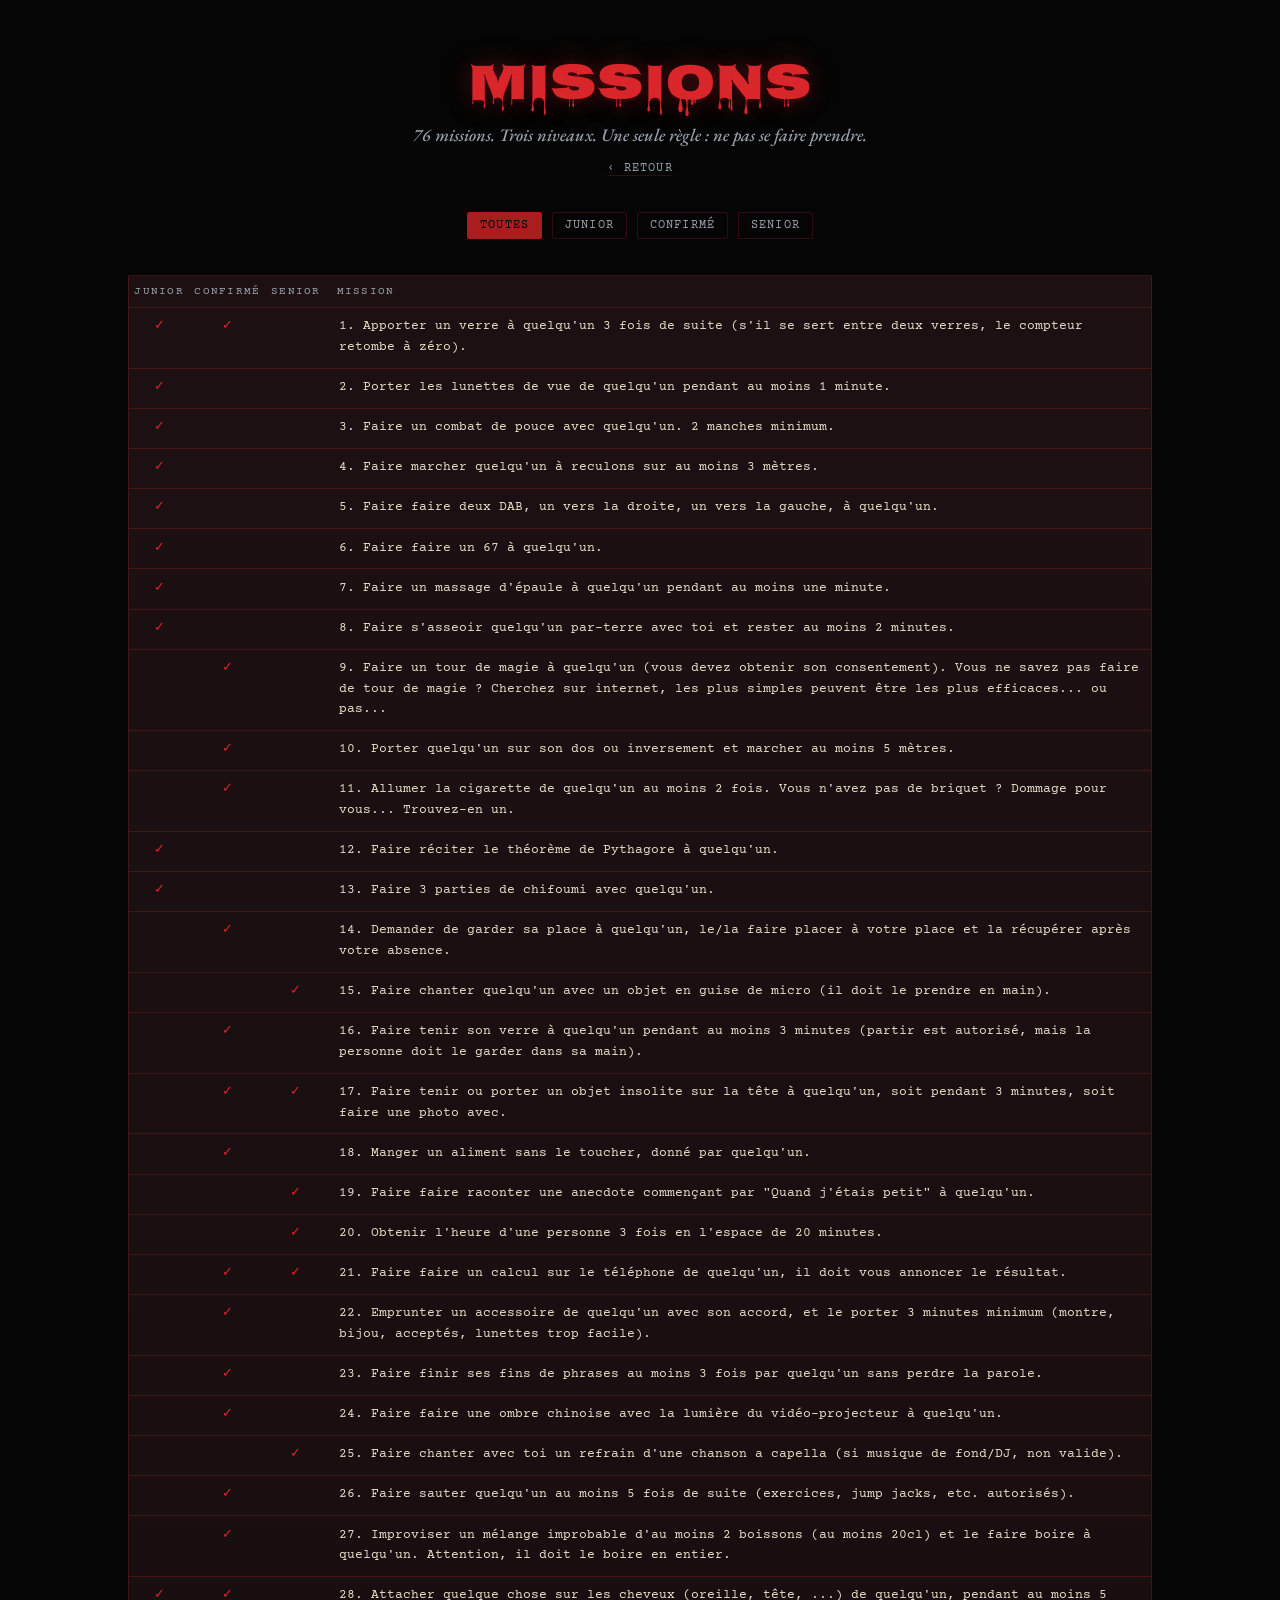
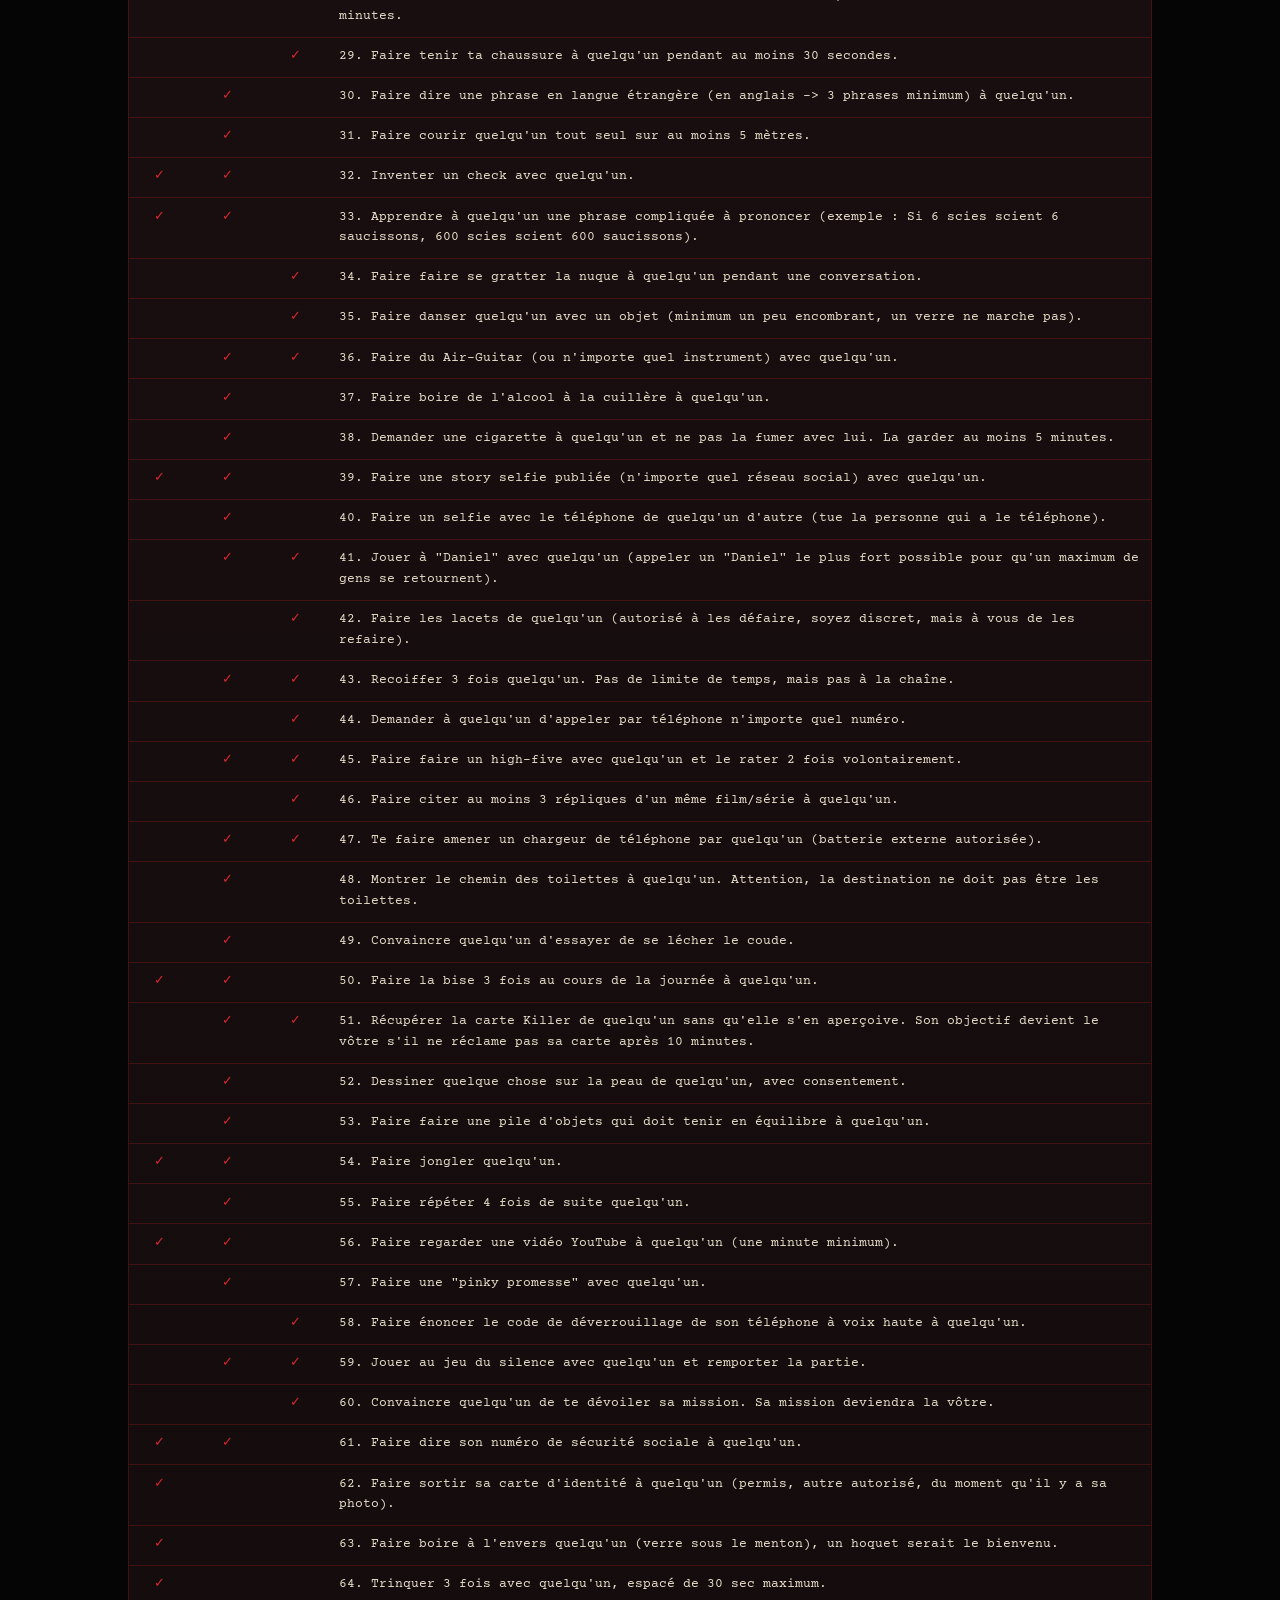
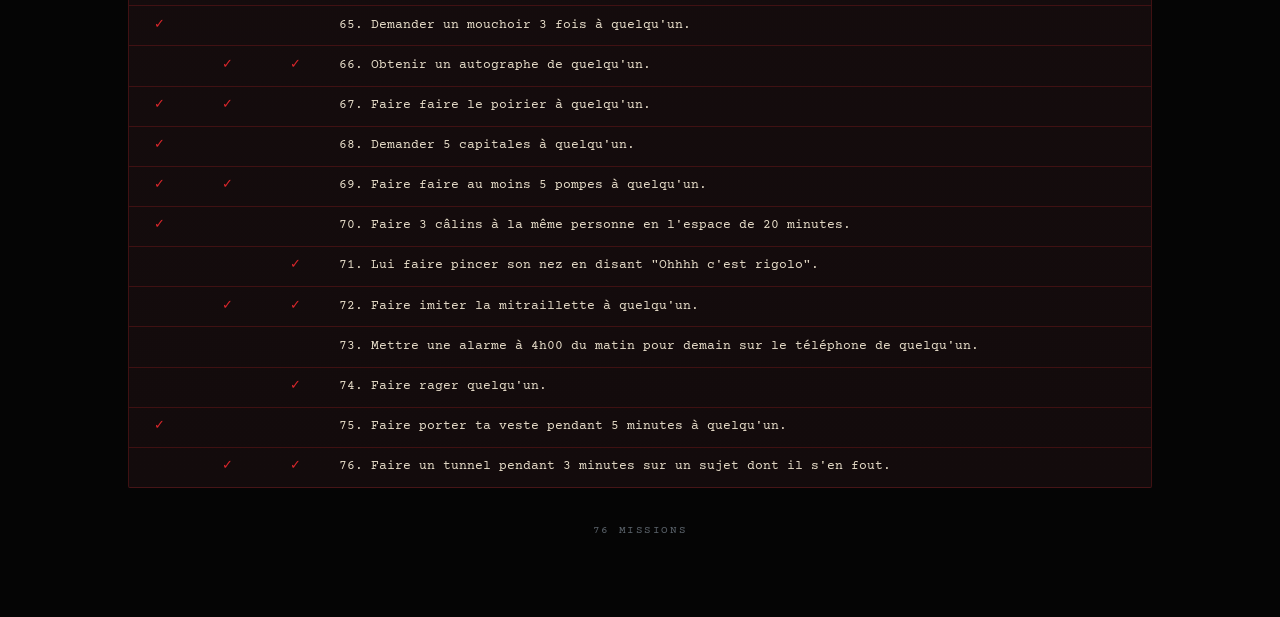
==== missions.html @ d02a2d91 "Hide empty name fields entirely while read-only" ====
<!doctype html>
<html lang="fr">
<head>
<meta charset="UTF-8">
<meta name="viewport" content="width=device-width, initial-scale=1">
<title>Missions — The Killer</title>
<meta name="robots" content="noindex, nofollow">
<meta name="theme-color" content="#050505">
<link rel="stylesheet" href="fonts.css">
</head>
<body>
<style>

:root{
  --void:#050505;
  --panel:#130b0c;
  --panel-2:#1c1012;
  --blood-deep:#5c0c10;
  --blood:#a91d1f;
  --blood-bright:#d8262b;
  --bone:#e7ddc9;
  --steel:#9aa3ad;
  --steel-dim:#5b636b;
  --hair:rgba(216,38,43,0.22);
}

*{box-sizing:border-box;}
html,body{margin:0;padding:0;}
body{
  background:var(--void);
  color:var(--bone);
  font-family:'EB Garamond',Georgia,serif;
  -webkit-font-smoothing:antialiased;
}

.stage{
  max-width:1120px;
  margin:0 auto;
  padding:clamp(1.5rem,5vw,4rem) clamp(1.25rem,5vw,3rem) clamp(3rem,8vw,5rem);
  display:flex;
  flex-direction:column;
  gap:clamp(1.5rem,4vw,2.25rem);
}

.hero{text-align:center;}
.title{
  margin:0;
  font-family:'Nosifer','EB Garamond',serif;
  font-weight:400;
  line-height:.92;
  font-size:clamp(1.8rem,6vw,3.2rem);
  color:var(--blood-bright);
  text-shadow:
    0 0 26px rgba(216,38,43,.35),
    0 3px 0 #1a0304,
    0 6px 18px rgba(0,0,0,.7);
}
.hero__lead{
  margin:.7em 0 0;
  font-style:italic;
  font-size:clamp(.95rem,2.4vw,1.1rem);
  color:var(--steel);
}
.back{
  display:inline-block;
  margin-top:1.3em;
  font-family:'Courier Prime',ui-monospace,monospace;
  font-size:.75rem;
  letter-spacing:.1em;
  text-transform:uppercase;
  color:var(--steel);
  text-decoration:none;
  border-bottom:1px solid var(--hair);
}
.back:hover,.back:focus-visible{color:var(--blood-bright);border-color:var(--blood);}

.filters{
  display:flex;
  flex-wrap:wrap;
  gap:.6em;
  justify-content:center;
}
.filters__btn{
  background:none;
  border:1px solid var(--hair);
  border-radius:2px;
  color:var(--steel);
  font-family:'Courier Prime',ui-monospace,monospace;
  font-size:.75rem;
  letter-spacing:.1em;
  text-transform:uppercase;
  padding:.5em 1em;
  cursor:pointer;
}
.filters__btn:hover{border-color:var(--blood);}
.filters__btn.is-active{
  color:var(--void);
  background:var(--blood);
  border-color:var(--blood);
}

.table-wrap{
  overflow-x:auto;
  border:1px solid var(--hair);
  border-radius:2px;
  background:linear-gradient(180deg,var(--panel-2),var(--panel));
}
table{
  width:100%;
  border-collapse:collapse;
  font-family:'Courier Prime',ui-monospace,monospace;
  font-size:.83rem;
}
thead th{
  position:sticky;
  top:0;
  background:var(--panel-2);
  color:var(--steel);
  text-transform:uppercase;
  letter-spacing:.12em;
  font-size:.66rem;
  font-weight:400;
  text-align:center;
  padding:.9em .5em;
  border-bottom:1px solid var(--hair);
  white-space:nowrap;
}
thead th:last-child{text-align:left;padding-left:1em;}
tbody td{
  padding:.7em .5em;
  border-bottom:1px solid var(--hair);
  text-align:center;
  color:var(--bone);
  vertical-align:top;
}
tbody td:last-child{
  text-align:left;
  padding-left:1em;
  line-height:1.55;
}
tbody tr:last-child td{border-bottom:none;}
tbody tr:hover{background:rgba(216,38,43,.07);}
.lvl{color:var(--blood-bright);}
.mission__text{display:block;}
.mission__name{
  display:block;
  margin-top:.4em;
  width:100%;
  max-width:220px;
  background:transparent;
  border:none;
  border-bottom:1px solid var(--hair);
  color:var(--blood-bright);
  font-family:'Courier Prime',ui-monospace,monospace;
  font-size:.78rem;
  padding:.2em 0;
}
.mission__name::placeholder{color:var(--steel-dim);}
.mission__name:focus{outline:none;border-bottom-color:var(--blood);}
.mission__name[readonly]{
  color:var(--steel);
  border-bottom-color:transparent;
  cursor:default;
}
.mission__name[readonly]:placeholder-shown{
  display:none;
}

/* ---------- access ---------- */
.access{
  text-align:center;
}
.access__form{
  display:inline-flex;
  align-items:center;
  gap:.5em;
}
.access__input{
  background:var(--panel);
  border:1px solid var(--hair);
  border-radius:2px;
  color:var(--bone);
  font-family:'Courier Prime',ui-monospace,monospace;
  font-size:.78rem;
  letter-spacing:.16em;
  text-transform:uppercase;
  text-align:center;
  width:12em;
  padding:.55em .6em;
}
.access__input::placeholder{
  color:var(--steel-dim);
  letter-spacing:.1em;
  text-transform:none;
}
.access__input:focus{
  outline:none;
  border-color:var(--blood);
}
.access__submit{
  background:none;
  border:1px solid var(--hair);
  border-radius:2px;
  color:var(--steel);
  font-family:'Courier Prime',ui-monospace,monospace;
  font-size:.7rem;
  letter-spacing:.12em;
  text-transform:uppercase;
  padding:.56em .8em;
  cursor:pointer;
}
.access__submit:hover,
.access__submit:focus-visible{
  color:var(--blood-bright);
  border-color:var(--blood);
}
.access.is-wrong .access__input{
  border-color:var(--blood-bright);
  animation:shake .3s;
}
@keyframes shake{
  25%{transform:translateX(-4px);}
  75%{transform:translateX(4px);}
}
@media (prefers-reduced-motion:reduce){
  .access.is-wrong .access__input{animation:none;}
}

@media (max-width:640px){
  #missionsTable thead{display:none;}
  #missionsTable, #missionsTable tbody, #missionsTable tr, #missionsTable td{display:block;width:auto;}
  #missionsTable tbody tr{
    display:flex;
    flex-wrap:wrap;
    align-items:center;
    gap:.4em .5em;
    padding:.85em 1em;
    border-bottom:1px solid var(--hair);
  }
  #missionsTable tbody tr:last-child{border-bottom:none;}
  #missionsTable td{padding:0;border:none;text-align:left;vertical-align:middle;}
  #missionsTable td:empty{display:none;}
  #missionsTable td.lvl{
    order:1;
    font-size:0;
    line-height:0;
    border:1px solid var(--hair);
    border-radius:2px;
    padding:.3em .55em;
    background:rgba(216,38,43,.08);
  }
  #missionsTable td.lvl::before{
    font-size:.62rem;
    line-height:1;
    letter-spacing:.08em;
    text-transform:uppercase;
  }
  #missionsTable td:nth-child(1).lvl::before{content:"Junior";}
  #missionsTable td:nth-child(2).lvl::before{content:"Confirmé";}
  #missionsTable td:nth-child(3).lvl::before{content:"Senior";}
  #missionsTable td:last-child{
    order:2;
    width:100%;
    padding-top:.35em;
    font-size:.85rem;
    line-height:1.5;
  }
  .mission__name{max-width:100%;}
}

.count{
  margin:0;
  text-align:center;
  font-family:'Courier Prime',ui-monospace,monospace;
  font-size:.7rem;
  letter-spacing:.14em;
  text-transform:uppercase;
  color:var(--steel-dim);
}

</style>

<div class="stage">
  <header class="hero">
    <h1 class="title" id="titleTrigger">Missions</h1>
    <p class="hero__lead">76 missions. Trois niveaux. Une seule règle : ne pas se faire prendre.</p>
    <a class="back" href="index.html">‹ Retour</a>
  </header>

  <section class="access" id="access" hidden>
    <form class="access__form" id="accessForm" autocomplete="off">
      <input class="access__input" id="accessInput" type="text" placeholder="Code d'édition" maxlength="12" aria-label="Code d'édition des noms">
      <button class="access__submit" type="submit">Valider</button>
    </form>
  </section>

  <nav class="filters" aria-label="Filtrer par niveau">
    <button class="filters__btn is-active" data-filter="all" type="button">Toutes</button>
    <button class="filters__btn" data-filter="junior" type="button">Junior</button>
    <button class="filters__btn" data-filter="confirme" type="button">Confirmé</button>
    <button class="filters__btn" data-filter="senior" type="button">Senior</button>
  </nav>

  <div class="table-wrap">
    <table id="missionsTable">
      <thead>
        <tr>
          <th scope="col">Junior</th>
          <th scope="col">Confirmé</th>
          <th scope="col">Senior</th>
          <th scope="col">Mission</th>
        </tr>
      </thead>
      <tbody>
        <tr data-junior="1" data-confirme="1" data-id="1"><td class="lvl">✓</td><td class="lvl">✓</td><td></td><td><span class="mission__text">1. Apporter un verre à quelqu'un 3 fois de suite (s'il se sert entre deux verres, le compteur retombe à zéro).</span><input class="mission__name" type="text" readonly data-id="1" maxlength="40" placeholder="Nom" aria-label="Nom assigné à la mission 1"></td></tr>
        <tr data-junior="1" data-id="2"><td class="lvl">✓</td><td></td><td></td><td><span class="mission__text">2. Porter les lunettes de vue de quelqu'un pendant au moins 1 minute.</span><input class="mission__name" type="text" readonly data-id="2" maxlength="40" placeholder="Nom" aria-label="Nom assigné à la mission 2"></td></tr>
        <tr data-junior="1" data-id="3"><td class="lvl">✓</td><td></td><td></td><td><span class="mission__text">3. Faire un combat de pouce avec quelqu'un. 2 manches minimum.</span><input class="mission__name" type="text" readonly data-id="3" maxlength="40" placeholder="Nom" aria-label="Nom assigné à la mission 3"></td></tr>
        <tr data-junior="1" data-id="4"><td class="lvl">✓</td><td></td><td></td><td><span class="mission__text">4. Faire marcher quelqu'un à reculons sur au moins 3 mètres.</span><input class="mission__name" type="text" readonly data-id="4" maxlength="40" placeholder="Nom" aria-label="Nom assigné à la mission 4"></td></tr>
        <tr data-junior="1" data-id="5"><td class="lvl">✓</td><td></td><td></td><td><span class="mission__text">5. Faire faire deux DAB, un vers la droite, un vers la gauche, à quelqu'un.</span><input class="mission__name" type="text" readonly data-id="5" maxlength="40" placeholder="Nom" aria-label="Nom assigné à la mission 5"></td></tr>
        <tr data-junior="1" data-id="6"><td class="lvl">✓</td><td></td><td></td><td><span class="mission__text">6. Faire faire un 67 à quelqu'un.</span><input class="mission__name" type="text" readonly data-id="6" maxlength="40" placeholder="Nom" aria-label="Nom assigné à la mission 6"></td></tr>
        <tr data-junior="1" data-id="7"><td class="lvl">✓</td><td></td><td></td><td><span class="mission__text">7. Faire un massage d'épaule à quelqu'un pendant au moins une minute.</span><input class="mission__name" type="text" readonly data-id="7" maxlength="40" placeholder="Nom" aria-label="Nom assigné à la mission 7"></td></tr>
        <tr data-junior="1" data-id="8"><td class="lvl">✓</td><td></td><td></td><td><span class="mission__text">8. Faire s'asseoir quelqu'un par-terre avec toi et rester au moins 2 minutes.</span><input class="mission__name" type="text" readonly data-id="8" maxlength="40" placeholder="Nom" aria-label="Nom assigné à la mission 8"></td></tr>
        <tr data-confirme="1" data-id="9"><td></td><td class="lvl">✓</td><td></td><td><span class="mission__text">9. Faire un tour de magie à quelqu'un (vous devez obtenir son consentement). Vous ne savez pas faire de tour de magie ? Cherchez sur internet, les plus simples peuvent être les plus efficaces... ou pas...</span><input class="mission__name" type="text" readonly data-id="9" maxlength="40" placeholder="Nom" aria-label="Nom assigné à la mission 9"></td></tr>
        <tr data-confirme="1" data-id="10"><td></td><td class="lvl">✓</td><td></td><td><span class="mission__text">10. Porter quelqu'un sur son dos ou inversement et marcher au moins 5 mètres.</span><input class="mission__name" type="text" readonly data-id="10" maxlength="40" placeholder="Nom" aria-label="Nom assigné à la mission 10"></td></tr>
        <tr data-confirme="1" data-id="11"><td></td><td class="lvl">✓</td><td></td><td><span class="mission__text">11. Allumer la cigarette de quelqu'un au moins 2 fois. Vous n'avez pas de briquet ? Dommage pour vous... Trouvez-en un.</span><input class="mission__name" type="text" readonly data-id="11" maxlength="40" placeholder="Nom" aria-label="Nom assigné à la mission 11"></td></tr>
        <tr data-junior="1" data-id="12"><td class="lvl">✓</td><td></td><td></td><td><span class="mission__text">12. Faire réciter le théorème de Pythagore à quelqu'un.</span><input class="mission__name" type="text" readonly data-id="12" maxlength="40" placeholder="Nom" aria-label="Nom assigné à la mission 12"></td></tr>
        <tr data-junior="1" data-id="13"><td class="lvl">✓</td><td></td><td></td><td><span class="mission__text">13. Faire 3 parties de chifoumi avec quelqu'un.</span><input class="mission__name" type="text" readonly data-id="13" maxlength="40" placeholder="Nom" aria-label="Nom assigné à la mission 13"></td></tr>
        <tr data-confirme="1" data-id="14"><td></td><td class="lvl">✓</td><td></td><td><span class="mission__text">14. Demander de garder sa place à quelqu'un, le/la faire placer à votre place et la récupérer après votre absence.</span><input class="mission__name" type="text" readonly data-id="14" maxlength="40" placeholder="Nom" aria-label="Nom assigné à la mission 14"></td></tr>
        <tr data-senior="1" data-id="15"><td></td><td></td><td class="lvl">✓</td><td><span class="mission__text">15. Faire chanter quelqu'un avec un objet en guise de micro (il doit le prendre en main).</span><input class="mission__name" type="text" readonly data-id="15" maxlength="40" placeholder="Nom" aria-label="Nom assigné à la mission 15"></td></tr>
        <tr data-confirme="1" data-id="16"><td></td><td class="lvl">✓</td><td></td><td><span class="mission__text">16. Faire tenir son verre à quelqu'un pendant au moins 3 minutes (partir est autorisé, mais la personne doit le garder dans sa main).</span><input class="mission__name" type="text" readonly data-id="16" maxlength="40" placeholder="Nom" aria-label="Nom assigné à la mission 16"></td></tr>
        <tr data-confirme="1" data-senior="1" data-id="17"><td></td><td class="lvl">✓</td><td class="lvl">✓</td><td><span class="mission__text">17. Faire tenir ou porter un objet insolite sur la tête à quelqu'un, soit pendant 3 minutes, soit faire une photo avec.</span><input class="mission__name" type="text" readonly data-id="17" maxlength="40" placeholder="Nom" aria-label="Nom assigné à la mission 17"></td></tr>
        <tr data-confirme="1" data-id="18"><td></td><td class="lvl">✓</td><td></td><td><span class="mission__text">18. Manger un aliment sans le toucher, donné par quelqu'un.</span><input class="mission__name" type="text" readonly data-id="18" maxlength="40" placeholder="Nom" aria-label="Nom assigné à la mission 18"></td></tr>
        <tr data-senior="1" data-id="19"><td></td><td></td><td class="lvl">✓</td><td><span class="mission__text">19. Faire faire raconter une anecdote commençant par "Quand j'étais petit" à quelqu'un.</span><input class="mission__name" type="text" readonly data-id="19" maxlength="40" placeholder="Nom" aria-label="Nom assigné à la mission 19"></td></tr>
        <tr data-senior="1" data-id="20"><td></td><td></td><td class="lvl">✓</td><td><span class="mission__text">20. Obtenir l'heure d'une personne 3 fois en l'espace de 20 minutes.</span><input class="mission__name" type="text" readonly data-id="20" maxlength="40" placeholder="Nom" aria-label="Nom assigné à la mission 20"></td></tr>
        <tr data-confirme="1" data-senior="1" data-id="21"><td></td><td class="lvl">✓</td><td class="lvl">✓</td><td><span class="mission__text">21. Faire faire un calcul sur le téléphone de quelqu'un, il doit vous annoncer le résultat.</span><input class="mission__name" type="text" readonly data-id="21" maxlength="40" placeholder="Nom" aria-label="Nom assigné à la mission 21"></td></tr>
        <tr data-confirme="1" data-id="22"><td></td><td class="lvl">✓</td><td></td><td><span class="mission__text">22. Emprunter un accessoire de quelqu'un avec son accord, et le porter 3 minutes minimum (montre, bijou, acceptés, lunettes trop facile).</span><input class="mission__name" type="text" readonly data-id="22" maxlength="40" placeholder="Nom" aria-label="Nom assigné à la mission 22"></td></tr>
        <tr data-confirme="1" data-id="23"><td></td><td class="lvl">✓</td><td></td><td><span class="mission__text">23. Faire finir ses fins de phrases au moins 3 fois par quelqu'un sans perdre la parole.</span><input class="mission__name" type="text" readonly data-id="23" maxlength="40" placeholder="Nom" aria-label="Nom assigné à la mission 23"></td></tr>
        <tr data-confirme="1" data-id="24"><td></td><td class="lvl">✓</td><td></td><td><span class="mission__text">24. Faire faire une ombre chinoise avec la lumière du vidéo-projecteur à quelqu'un.</span><input class="mission__name" type="text" readonly data-id="24" maxlength="40" placeholder="Nom" aria-label="Nom assigné à la mission 24"></td></tr>
        <tr data-senior="1" data-id="25"><td></td><td></td><td class="lvl">✓</td><td><span class="mission__text">25. Faire chanter avec toi un refrain d'une chanson a capella (si musique de fond/DJ, non valide).</span><input class="mission__name" type="text" readonly data-id="25" maxlength="40" placeholder="Nom" aria-label="Nom assigné à la mission 25"></td></tr>
        <tr data-confirme="1" data-id="26"><td></td><td class="lvl">✓</td><td></td><td><span class="mission__text">26. Faire sauter quelqu'un au moins 5 fois de suite (exercices, jump jacks, etc. autorisés).</span><input class="mission__name" type="text" readonly data-id="26" maxlength="40" placeholder="Nom" aria-label="Nom assigné à la mission 26"></td></tr>
        <tr data-confirme="1" data-id="27"><td></td><td class="lvl">✓</td><td></td><td><span class="mission__text">27. Improviser un mélange improbable d'au moins 2 boissons (au moins 20cl) et le faire boire à quelqu'un. Attention, il doit le boire en entier.</span><input class="mission__name" type="text" readonly data-id="27" maxlength="40" placeholder="Nom" aria-label="Nom assigné à la mission 27"></td></tr>
        <tr data-junior="1" data-confirme="1" data-id="28"><td class="lvl">✓</td><td class="lvl">✓</td><td></td><td><span class="mission__text">28. Attacher quelque chose sur les cheveux (oreille, tête, ...) de quelqu'un, pendant au moins 5 minutes.</span><input class="mission__name" type="text" readonly data-id="28" maxlength="40" placeholder="Nom" aria-label="Nom assigné à la mission 28"></td></tr>
        <tr data-senior="1" data-id="29"><td></td><td></td><td class="lvl">✓</td><td><span class="mission__text">29. Faire tenir ta chaussure à quelqu'un pendant au moins 30 secondes.</span><input class="mission__name" type="text" readonly data-id="29" maxlength="40" placeholder="Nom" aria-label="Nom assigné à la mission 29"></td></tr>
        <tr data-confirme="1" data-id="30"><td></td><td class="lvl">✓</td><td></td><td><span class="mission__text">30. Faire dire une phrase en langue étrangère (en anglais -&gt; 3 phrases minimum) à quelqu'un.</span><input class="mission__name" type="text" readonly data-id="30" maxlength="40" placeholder="Nom" aria-label="Nom assigné à la mission 30"></td></tr>
        <tr data-confirme="1" data-id="31"><td></td><td class="lvl">✓</td><td></td><td><span class="mission__text">31. Faire courir quelqu'un tout seul sur au moins 5 mètres.</span><input class="mission__name" type="text" readonly data-id="31" maxlength="40" placeholder="Nom" aria-label="Nom assigné à la mission 31"></td></tr>
        <tr data-junior="1" data-confirme="1" data-id="32"><td class="lvl">✓</td><td class="lvl">✓</td><td></td><td><span class="mission__text">32. Inventer un check avec quelqu'un.</span><input class="mission__name" type="text" readonly data-id="32" maxlength="40" placeholder="Nom" aria-label="Nom assigné à la mission 32"></td></tr>
        <tr data-junior="1" data-confirme="1" data-id="33"><td class="lvl">✓</td><td class="lvl">✓</td><td></td><td><span class="mission__text">33. Apprendre à quelqu'un une phrase compliquée à prononcer (exemple : Si 6 scies scient 6 saucissons, 600 scies scient 600 saucissons).</span><input class="mission__name" type="text" readonly data-id="33" maxlength="40" placeholder="Nom" aria-label="Nom assigné à la mission 33"></td></tr>
        <tr data-senior="1" data-id="34"><td></td><td></td><td class="lvl">✓</td><td><span class="mission__text">34. Faire faire se gratter la nuque à quelqu'un pendant une conversation.</span><input class="mission__name" type="text" readonly data-id="34" maxlength="40" placeholder="Nom" aria-label="Nom assigné à la mission 34"></td></tr>
        <tr data-senior="1" data-id="35"><td></td><td></td><td class="lvl">✓</td><td><span class="mission__text">35. Faire danser quelqu'un avec un objet (minimum un peu encombrant, un verre ne marche pas).</span><input class="mission__name" type="text" readonly data-id="35" maxlength="40" placeholder="Nom" aria-label="Nom assigné à la mission 35"></td></tr>
        <tr data-confirme="1" data-senior="1" data-id="36"><td></td><td class="lvl">✓</td><td class="lvl">✓</td><td><span class="mission__text">36. Faire du Air-Guitar (ou n'importe quel instrument) avec quelqu'un.</span><input class="mission__name" type="text" readonly data-id="36" maxlength="40" placeholder="Nom" aria-label="Nom assigné à la mission 36"></td></tr>
        <tr data-confirme="1" data-id="37"><td></td><td class="lvl">✓</td><td></td><td><span class="mission__text">37. Faire boire de l'alcool à la cuillère à quelqu'un.</span><input class="mission__name" type="text" readonly data-id="37" maxlength="40" placeholder="Nom" aria-label="Nom assigné à la mission 37"></td></tr>
        <tr data-confirme="1" data-id="38"><td></td><td class="lvl">✓</td><td></td><td><span class="mission__text">38. Demander une cigarette à quelqu'un et ne pas la fumer avec lui. La garder au moins 5 minutes.</span><input class="mission__name" type="text" readonly data-id="38" maxlength="40" placeholder="Nom" aria-label="Nom assigné à la mission 38"></td></tr>
        <tr data-junior="1" data-confirme="1" data-id="39"><td class="lvl">✓</td><td class="lvl">✓</td><td></td><td><span class="mission__text">39. Faire une story selfie publiée (n'importe quel réseau social) avec quelqu'un.</span><input class="mission__name" type="text" readonly data-id="39" maxlength="40" placeholder="Nom" aria-label="Nom assigné à la mission 39"></td></tr>
        <tr data-confirme="1" data-id="40"><td></td><td class="lvl">✓</td><td></td><td><span class="mission__text">40. Faire un selfie avec le téléphone de quelqu'un d'autre (tue la personne qui a le téléphone).</span><input class="mission__name" type="text" readonly data-id="40" maxlength="40" placeholder="Nom" aria-label="Nom assigné à la mission 40"></td></tr>
        <tr data-confirme="1" data-senior="1" data-id="41"><td></td><td class="lvl">✓</td><td class="lvl">✓</td><td><span class="mission__text">41. Jouer à "Daniel" avec quelqu'un (appeler un "Daniel" le plus fort possible pour qu'un maximum de gens se retournent).</span><input class="mission__name" type="text" readonly data-id="41" maxlength="40" placeholder="Nom" aria-label="Nom assigné à la mission 41"></td></tr>
        <tr data-senior="1" data-id="42"><td></td><td></td><td class="lvl">✓</td><td><span class="mission__text">42. Faire les lacets de quelqu'un (autorisé à les défaire, soyez discret, mais à vous de les refaire).</span><input class="mission__name" type="text" readonly data-id="42" maxlength="40" placeholder="Nom" aria-label="Nom assigné à la mission 42"></td></tr>
        <tr data-confirme="1" data-senior="1" data-id="43"><td></td><td class="lvl">✓</td><td class="lvl">✓</td><td><span class="mission__text">43. Recoiffer 3 fois quelqu'un. Pas de limite de temps, mais pas à la chaîne.</span><input class="mission__name" type="text" readonly data-id="43" maxlength="40" placeholder="Nom" aria-label="Nom assigné à la mission 43"></td></tr>
        <tr data-senior="1" data-id="44"><td></td><td></td><td class="lvl">✓</td><td><span class="mission__text">44. Demander à quelqu'un d'appeler par téléphone n'importe quel numéro.</span><input class="mission__name" type="text" readonly data-id="44" maxlength="40" placeholder="Nom" aria-label="Nom assigné à la mission 44"></td></tr>
        <tr data-confirme="1" data-senior="1" data-id="45"><td></td><td class="lvl">✓</td><td class="lvl">✓</td><td><span class="mission__text">45. Faire faire un high-five avec quelqu'un et le rater 2 fois volontairement.</span><input class="mission__name" type="text" readonly data-id="45" maxlength="40" placeholder="Nom" aria-label="Nom assigné à la mission 45"></td></tr>
        <tr data-senior="1" data-id="46"><td></td><td></td><td class="lvl">✓</td><td><span class="mission__text">46. Faire citer au moins 3 répliques d'un même film/série à quelqu'un.</span><input class="mission__name" type="text" readonly data-id="46" maxlength="40" placeholder="Nom" aria-label="Nom assigné à la mission 46"></td></tr>
        <tr data-confirme="1" data-senior="1" data-id="47"><td></td><td class="lvl">✓</td><td class="lvl">✓</td><td><span class="mission__text">47. Te faire amener un chargeur de téléphone par quelqu'un (batterie externe autorisée).</span><input class="mission__name" type="text" readonly data-id="47" maxlength="40" placeholder="Nom" aria-label="Nom assigné à la mission 47"></td></tr>
        <tr data-confirme="1" data-id="48"><td></td><td class="lvl">✓</td><td></td><td><span class="mission__text">48. Montrer le chemin des toilettes à quelqu'un. Attention, la destination ne doit pas être les toilettes.</span><input class="mission__name" type="text" readonly data-id="48" maxlength="40" placeholder="Nom" aria-label="Nom assigné à la mission 48"></td></tr>
        <tr data-confirme="1" data-id="49"><td></td><td class="lvl">✓</td><td></td><td><span class="mission__text">49. Convaincre quelqu'un d'essayer de se lécher le coude.</span><input class="mission__name" type="text" readonly data-id="49" maxlength="40" placeholder="Nom" aria-label="Nom assigné à la mission 49"></td></tr>
        <tr data-junior="1" data-confirme="1" data-id="50"><td class="lvl">✓</td><td class="lvl">✓</td><td></td><td><span class="mission__text">50. Faire la bise 3 fois au cours de la journée à quelqu'un.</span><input class="mission__name" type="text" readonly data-id="50" maxlength="40" placeholder="Nom" aria-label="Nom assigné à la mission 50"></td></tr>
        <tr data-confirme="1" data-senior="1" data-id="51"><td></td><td class="lvl">✓</td><td class="lvl">✓</td><td><span class="mission__text">51. Récupérer la carte Killer de quelqu'un sans qu'elle s'en aperçoive. Son objectif devient le vôtre s'il ne réclame pas sa carte après 10 minutes.</span><input class="mission__name" type="text" readonly data-id="51" maxlength="40" placeholder="Nom" aria-label="Nom assigné à la mission 51"></td></tr>
        <tr data-confirme="1" data-id="52"><td></td><td class="lvl">✓</td><td></td><td><span class="mission__text">52. Dessiner quelque chose sur la peau de quelqu'un, avec consentement.</span><input class="mission__name" type="text" readonly data-id="52" maxlength="40" placeholder="Nom" aria-label="Nom assigné à la mission 52"></td></tr>
        <tr data-confirme="1" data-id="53"><td></td><td class="lvl">✓</td><td></td><td><span class="mission__text">53. Faire faire une pile d'objets qui doit tenir en équilibre à quelqu'un.</span><input class="mission__name" type="text" readonly data-id="53" maxlength="40" placeholder="Nom" aria-label="Nom assigné à la mission 53"></td></tr>
        <tr data-junior="1" data-confirme="1" data-id="54"><td class="lvl">✓</td><td class="lvl">✓</td><td></td><td><span class="mission__text">54. Faire jongler quelqu'un.</span><input class="mission__name" type="text" readonly data-id="54" maxlength="40" placeholder="Nom" aria-label="Nom assigné à la mission 54"></td></tr>
        <tr data-confirme="1" data-id="55"><td></td><td class="lvl">✓</td><td></td><td><span class="mission__text">55. Faire répéter 4 fois de suite quelqu'un.</span><input class="mission__name" type="text" readonly data-id="55" maxlength="40" placeholder="Nom" aria-label="Nom assigné à la mission 55"></td></tr>
        <tr data-junior="1" data-confirme="1" data-id="56"><td class="lvl">✓</td><td class="lvl">✓</td><td></td><td><span class="mission__text">56. Faire regarder une vidéo YouTube à quelqu'un (une minute minimum).</span><input class="mission__name" type="text" readonly data-id="56" maxlength="40" placeholder="Nom" aria-label="Nom assigné à la mission 56"></td></tr>
        <tr data-confirme="1" data-id="57"><td></td><td class="lvl">✓</td><td></td><td><span class="mission__text">57. Faire une "pinky promesse" avec quelqu'un.</span><input class="mission__name" type="text" readonly data-id="57" maxlength="40" placeholder="Nom" aria-label="Nom assigné à la mission 57"></td></tr>
        <tr data-senior="1" data-id="58"><td></td><td></td><td class="lvl">✓</td><td><span class="mission__text">58. Faire énoncer le code de déverrouillage de son téléphone à voix haute à quelqu'un.</span><input class="mission__name" type="text" readonly data-id="58" maxlength="40" placeholder="Nom" aria-label="Nom assigné à la mission 58"></td></tr>
        <tr data-confirme="1" data-senior="1" data-id="59"><td></td><td class="lvl">✓</td><td class="lvl">✓</td><td><span class="mission__text">59. Jouer au jeu du silence avec quelqu'un et remporter la partie.</span><input class="mission__name" type="text" readonly data-id="59" maxlength="40" placeholder="Nom" aria-label="Nom assigné à la mission 59"></td></tr>
        <tr data-senior="1" data-id="60"><td></td><td></td><td class="lvl">✓</td><td><span class="mission__text">60. Convaincre quelqu'un de te dévoiler sa mission. Sa mission deviendra la vôtre.</span><input class="mission__name" type="text" readonly data-id="60" maxlength="40" placeholder="Nom" aria-label="Nom assigné à la mission 60"></td></tr>
        <tr data-junior="1" data-confirme="1" data-id="61"><td class="lvl">✓</td><td class="lvl">✓</td><td></td><td><span class="mission__text">61. Faire dire son numéro de sécurité sociale à quelqu'un.</span><input class="mission__name" type="text" readonly data-id="61" maxlength="40" placeholder="Nom" aria-label="Nom assigné à la mission 61"></td></tr>
        <tr data-junior="1" data-id="62"><td class="lvl">✓</td><td></td><td></td><td><span class="mission__text">62. Faire sortir sa carte d'identité à quelqu'un (permis, autre autorisé, du moment qu'il y a sa photo).</span><input class="mission__name" type="text" readonly data-id="62" maxlength="40" placeholder="Nom" aria-label="Nom assigné à la mission 62"></td></tr>
        <tr data-junior="1" data-id="63"><td class="lvl">✓</td><td></td><td></td><td><span class="mission__text">63. Faire boire à l'envers quelqu'un (verre sous le menton), un hoquet serait le bienvenu.</span><input class="mission__name" type="text" readonly data-id="63" maxlength="40" placeholder="Nom" aria-label="Nom assigné à la mission 63"></td></tr>
        <tr data-junior="1" data-id="64"><td class="lvl">✓</td><td></td><td></td><td><span class="mission__text">64. Trinquer 3 fois avec quelqu'un, espacé de 30 sec maximum.</span><input class="mission__name" type="text" readonly data-id="64" maxlength="40" placeholder="Nom" aria-label="Nom assigné à la mission 64"></td></tr>
        <tr data-junior="1" data-id="65"><td class="lvl">✓</td><td></td><td></td><td><span class="mission__text">65. Demander un mouchoir 3 fois à quelqu'un.</span><input class="mission__name" type="text" readonly data-id="65" maxlength="40" placeholder="Nom" aria-label="Nom assigné à la mission 65"></td></tr>
        <tr data-confirme="1" data-senior="1" data-id="66"><td></td><td class="lvl">✓</td><td class="lvl">✓</td><td><span class="mission__text">66. Obtenir un autographe de quelqu'un.</span><input class="mission__name" type="text" readonly data-id="66" maxlength="40" placeholder="Nom" aria-label="Nom assigné à la mission 66"></td></tr>
        <tr data-junior="1" data-confirme="1" data-id="67"><td class="lvl">✓</td><td class="lvl">✓</td><td></td><td><span class="mission__text">67. Faire faire le poirier à quelqu'un.</span><input class="mission__name" type="text" readonly data-id="67" maxlength="40" placeholder="Nom" aria-label="Nom assigné à la mission 67"></td></tr>
        <tr data-junior="1" data-id="68"><td class="lvl">✓</td><td></td><td></td><td><span class="mission__text">68. Demander 5 capitales à quelqu'un.</span><input class="mission__name" type="text" readonly data-id="68" maxlength="40" placeholder="Nom" aria-label="Nom assigné à la mission 68"></td></tr>
        <tr data-junior="1" data-confirme="1" data-id="69"><td class="lvl">✓</td><td class="lvl">✓</td><td></td><td><span class="mission__text">69. Faire faire au moins 5 pompes à quelqu'un.</span><input class="mission__name" type="text" readonly data-id="69" maxlength="40" placeholder="Nom" aria-label="Nom assigné à la mission 69"></td></tr>
        <tr data-junior="1" data-id="70"><td class="lvl">✓</td><td></td><td></td><td><span class="mission__text">70. Faire 3 câlins à la même personne en l'espace de 20 minutes.</span><input class="mission__name" type="text" readonly data-id="70" maxlength="40" placeholder="Nom" aria-label="Nom assigné à la mission 70"></td></tr>
        <tr data-senior="1" data-id="71"><td></td><td></td><td class="lvl">✓</td><td><span class="mission__text">71. Lui faire pincer son nez en disant "Ohhhh c'est rigolo".</span><input class="mission__name" type="text" readonly data-id="71" maxlength="40" placeholder="Nom" aria-label="Nom assigné à la mission 71"></td></tr>
        <tr data-confirme="1" data-senior="1" data-id="72"><td></td><td class="lvl">✓</td><td class="lvl">✓</td><td><span class="mission__text">72. Faire imiter la mitraillette à quelqu'un.</span><input class="mission__name" type="text" readonly data-id="72" maxlength="40" placeholder="Nom" aria-label="Nom assigné à la mission 72"></td></tr>
        <tr data-id="73"><td></td><td></td><td></td><td><span class="mission__text">73. Mettre une alarme à 4h00 du matin pour demain sur le téléphone de quelqu'un.</span><input class="mission__name" type="text" readonly data-id="73" maxlength="40" placeholder="Nom" aria-label="Nom assigné à la mission 73"></td></tr>
        <tr data-senior="1" data-id="74"><td></td><td></td><td class="lvl">✓</td><td><span class="mission__text">74. Faire rager quelqu'un.</span><input class="mission__name" type="text" readonly data-id="74" maxlength="40" placeholder="Nom" aria-label="Nom assigné à la mission 74"></td></tr>
        <tr data-junior="1" data-id="75"><td class="lvl">✓</td><td></td><td></td><td><span class="mission__text">75. Faire porter ta veste pendant 5 minutes à quelqu'un.</span><input class="mission__name" type="text" readonly data-id="75" maxlength="40" placeholder="Nom" aria-label="Nom assigné à la mission 75"></td></tr>
        <tr data-confirme="1" data-senior="1" data-id="76"><td></td><td class="lvl">✓</td><td class="lvl">✓</td><td><span class="mission__text">76. Faire un tunnel pendant 3 minutes sur un sujet dont il s'en fout.</span><input class="mission__name" type="text" readonly data-id="76" maxlength="40" placeholder="Nom" aria-label="Nom assigné à la mission 76"></td></tr>
      </tbody>
    </table>
  </div>

  <p class="count" id="rowCount"></p>
</div>

<script>
(function(){
  var buttons = document.querySelectorAll(".filters__btn");
  var rows = document.querySelectorAll("#missionsTable tbody tr");
  var counter = document.getElementById("rowCount");
  function apply(filter){
    var visible = 0;
    for(var i = 0; i < rows.length; i++){
      var r = rows[i];
      var show = filter === "all" || r.getAttribute("data-" + filter) === "1";
      r.style.display = show ? "" : "none";
      if(show) visible++;
    }
    for(var j = 0; j < buttons.length; j++){
      var b = buttons[j];
      if(b.getAttribute("data-filter") === filter){
        b.classList.add("is-active");
      } else {
        b.classList.remove("is-active");
      }
    }
    counter.textContent = visible + (visible > 1 ? " missions" : " mission");
  }
  for(var k = 0; k < buttons.length; k++){
    buttons[k].addEventListener("click", function(){
      apply(this.getAttribute("data-filter"));
    });
  }
  apply("all");
})();

(function(){
  var STORAGE_KEY = "killerMissionsUnlocked";
  var trigger = document.getElementById("titleTrigger");
  var section = document.getElementById("access");
  var form = document.getElementById("accessForm");
  var input = document.getElementById("accessInput");
  var nameInputs = document.querySelectorAll(".mission__name");

  function unlock(){
    for(var i = 0; i < nameInputs.length; i++){
      nameInputs[i].readOnly = false;
    }
    section.hidden = true;
  }

  if(localStorage.getItem(STORAGE_KEY) === "1"){
    unlock();
  }

  trigger.addEventListener("dblclick", function(){
    section.hidden = false;
    input.focus();
  });

  form.addEventListener("submit", function(e){
    e.preventDefault();
    if(input.value.trim().toUpperCase() === "EEE"){
      localStorage.setItem(STORAGE_KEY, "1");
      unlock();
      return;
    }
    section.classList.remove("is-wrong");
    void section.offsetWidth;
    section.classList.add("is-wrong");
  });
})();

(function(){
  var BIN_URL = "https://api.jsonbin.io/v3/b/6a655626f5f4af5e29c181b5";
  var ACCESS_KEY = "$2a$10$BKgBUClv.rFiSkRxLmcs9O6RfLSu1YwCj.VaSVGha3PiSlo10HwZG";
  var inputs = document.querySelectorAll(".mission__name");

  function byId(id){
    for(var i = 0; i < inputs.length; i++){
      if(inputs[i].getAttribute("data-id") === id) return inputs[i];
    }
    return null;
  }

  fetch(BIN_URL + "/latest", { headers: { "X-Access-Key": ACCESS_KEY } })
    .then(function(res){ return res.json(); })
    .then(function(data){
      var assignments = (data.record && data.record.assignments) || {};
      for(var id in assignments){
        var input = byId(id);
        if(input) input.value = assignments[id];
      }
    })
    .catch(function(){ /* hors ligne : les champs restent modifiables, juste pas synchronisés */ });

  function saveField(id, value){
    fetch(BIN_URL + "/latest", { headers: { "X-Access-Key": ACCESS_KEY } })
      .then(function(res){ return res.json(); })
      .then(function(data){
        var assignments = (data.record && data.record.assignments) || {};
        if(value){
          assignments[id] = value;
        } else {
          delete assignments[id];
        }
        return fetch(BIN_URL, {
          method: "PUT",
          headers: { "Content-Type": "application/json", "X-Access-Key": ACCESS_KEY },
          body: JSON.stringify({ assignments: assignments })
        });
      })
      .catch(function(){ /* la valeur reste affichée localement même si la sauvegarde échoue */ });
  }

  for(var j = 0; j < inputs.length; j++){
    inputs[j].addEventListener("change", function(){
      saveField(this.getAttribute("data-id"), this.value.trim());
    });
  }
})();
</script>
</body>
</html>
---- fonts.css ----
@font-face{font-family:'Nosifer';font-style:normal;font-weight:400;font-display:swap;src:url([data-uri]) format('woff2');}
@font-face{font-family:'EB Garamond';font-style:normal;font-weight:400;font-display:swap;src:url([data-uri]) format('woff2');}
@font-face{font-family:'EB Garamond';font-style:italic;font-weight:500;font-display:swap;src:url([data-uri]) format('woff2');}
@font-face{font-family:'Courier Prime';font-style:normal;font-weight:400;font-display:swap;src:url([data-uri]) format('woff2');}
@font-face{font-family:'Courier Prime';font-style:normal;font-weight:700;font-display:swap;src:url([data-uri]) format('woff2');}
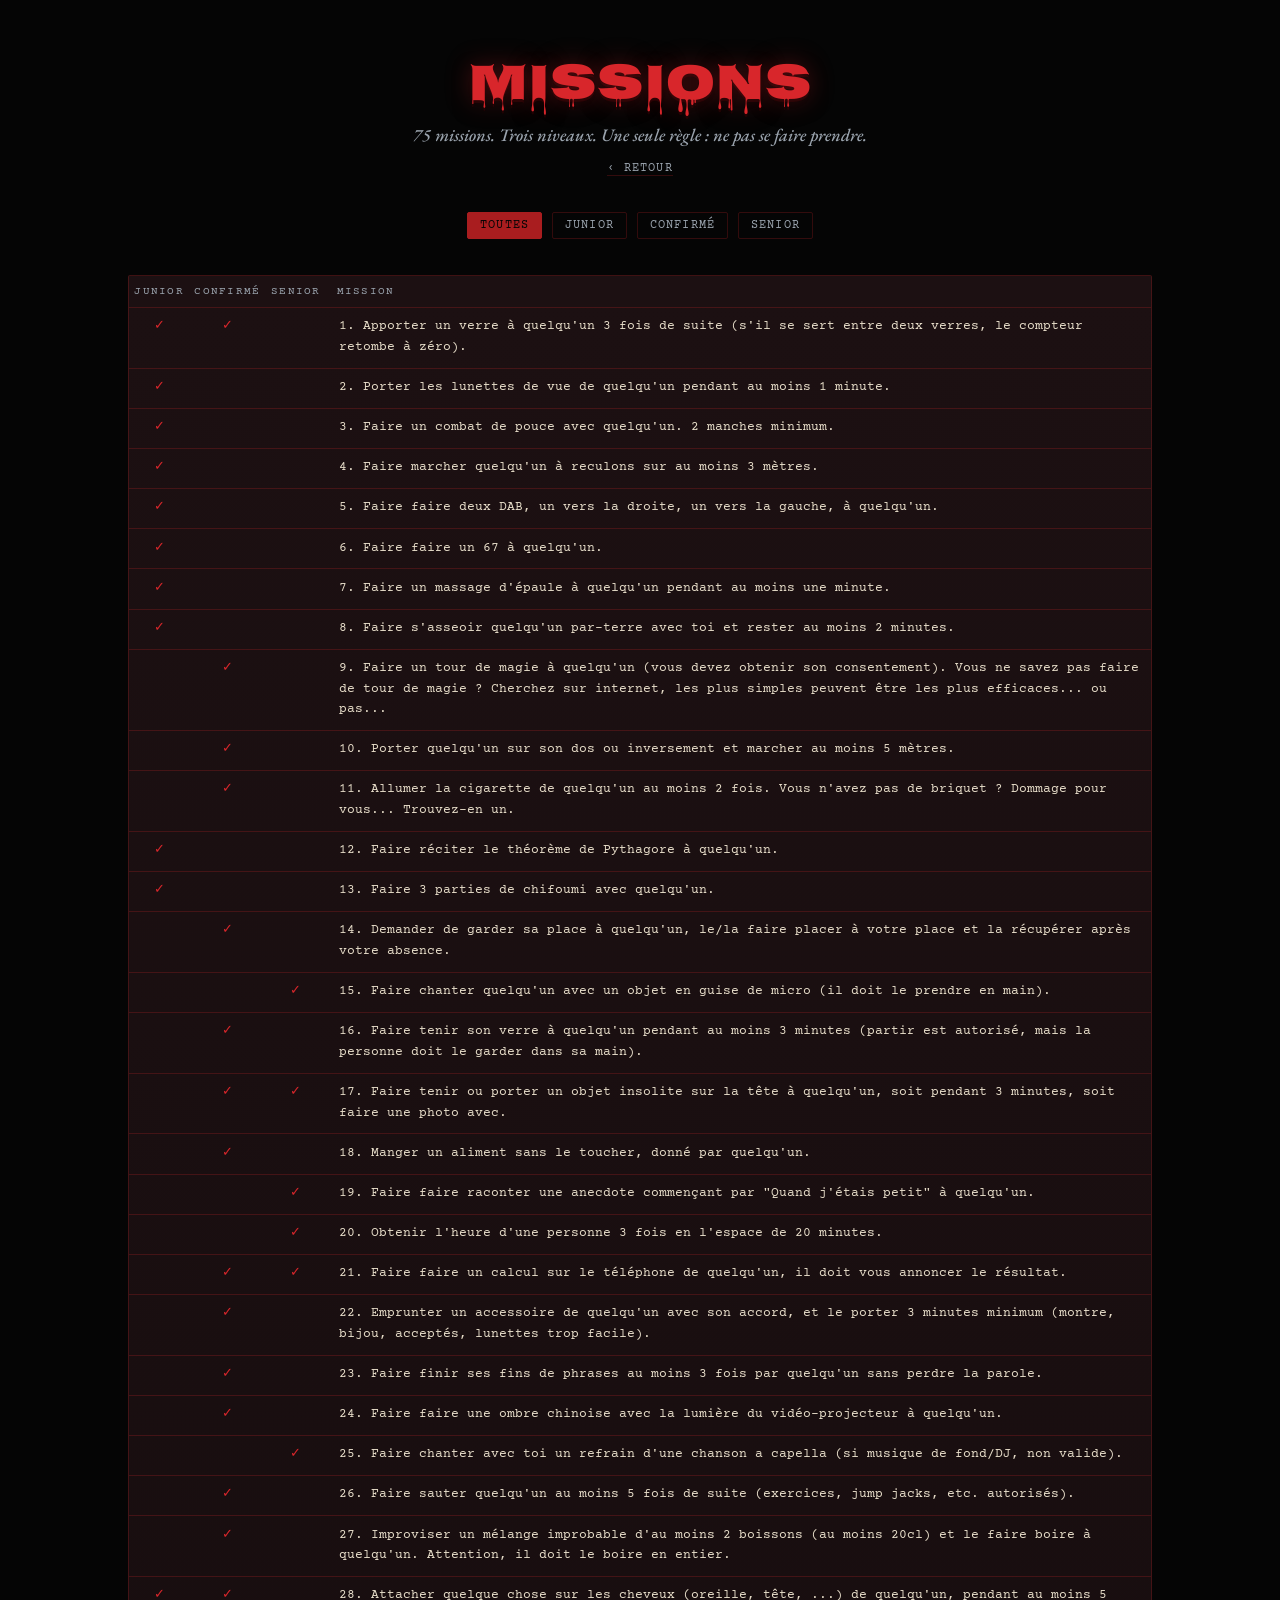
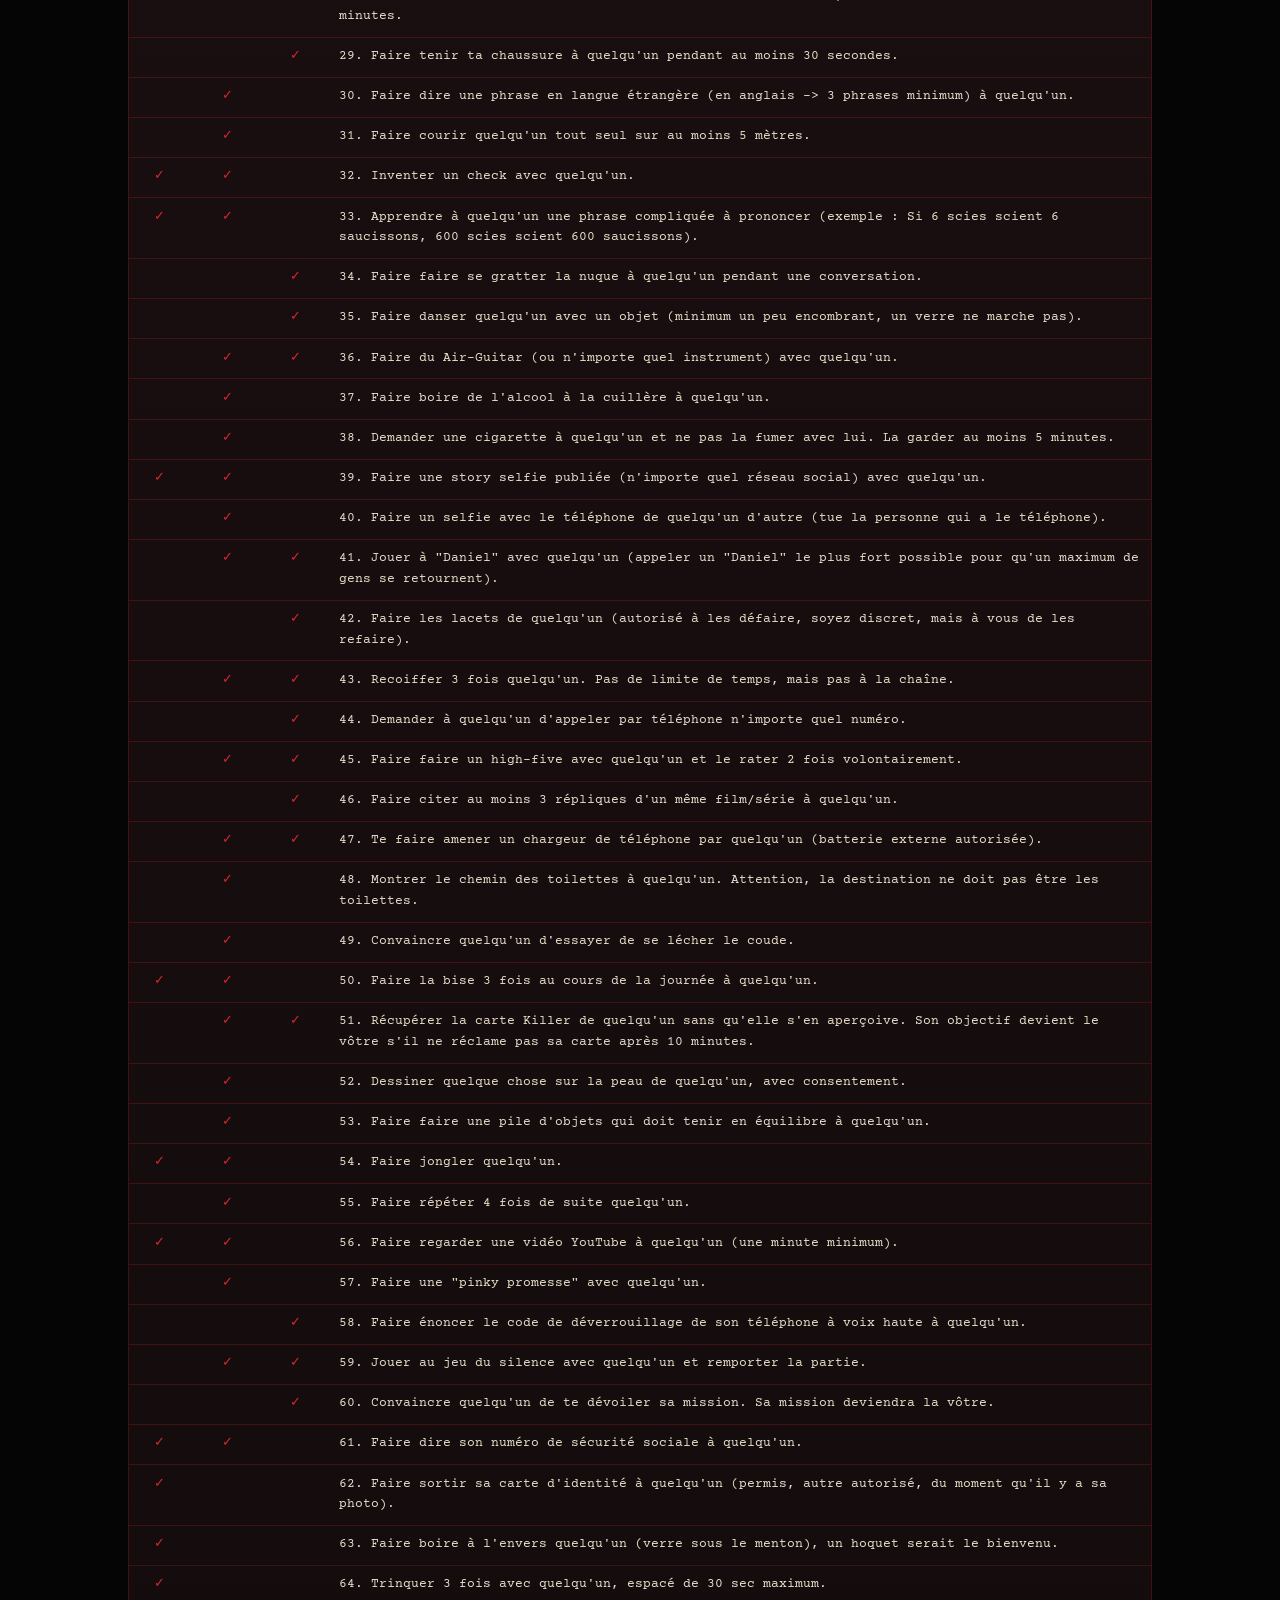
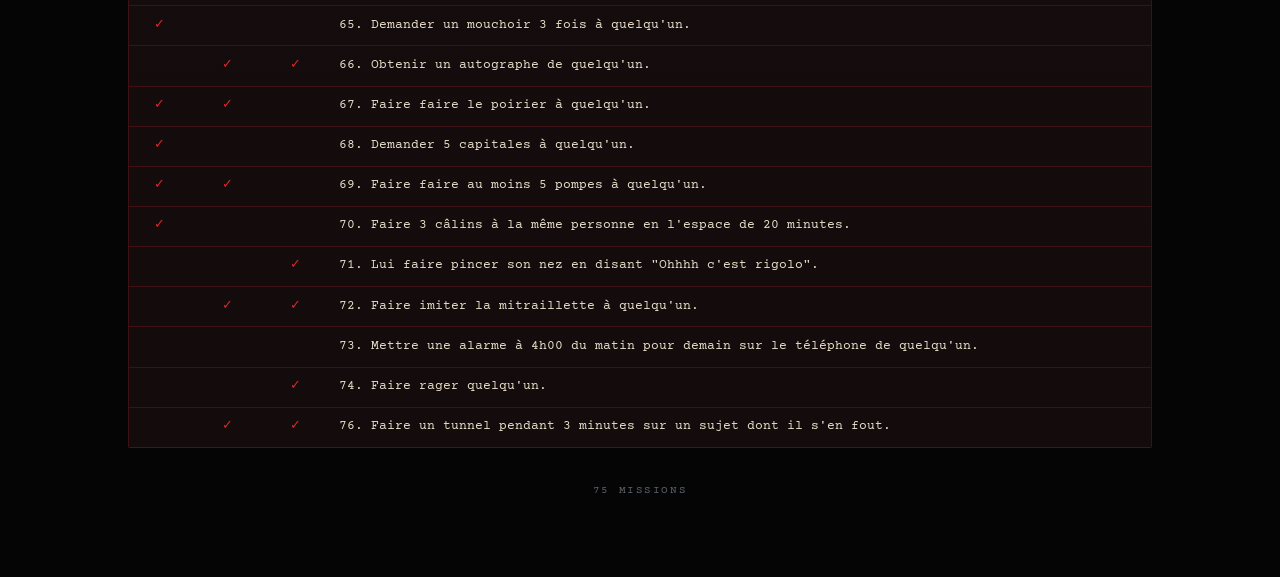
==== commit ed584fb9: "Remove mission 75" ====
--- a/missions.html
+++ b/missions.html
@@ -158,7 +158,7 @@
 .mission__name::placeholder{color:var(--steel-dim);}
 .mission__name:focus{outline:none;border-bottom-color:var(--blood);}
 .mission__name[readonly]{
-  color:var(--steel);
+  color:var(--blood-bright);
   border-bottom-color:transparent;
   cursor:default;
 }
@@ -224,6 +224,48 @@
 }
 @media (prefers-reduced-motion:reduce){
   .access.is-wrong .access__input{animation:none;}
+}
+
+/* ---------- add mission ---------- */
+.add__form{
+  display:flex;
+  flex-wrap:wrap;
+  align-items:center;
+  justify-content:center;
+  gap:.6em 1em;
+}
+.add__text{
+  background:var(--panel);
+  border:1px solid var(--hair);
+  border-radius:2px;
+  color:var(--bone);
+  font-family:'Courier Prime',ui-monospace,monospace;
+  font-size:.8rem;
+  padding:.55em .7em;
+  flex:1 1 220px;
+  min-width:180px;
+}
+.add__text::placeholder{color:var(--steel-dim);}
+.add__text:focus{outline:none;border-color:var(--blood);}
+.add__levels{
+  display:flex;
+  gap:.9em;
+  flex-wrap:wrap;
+}
+.add__levels label{
+  display:inline-flex;
+  align-items:center;
+  gap:.35em;
+  color:var(--steel);
+  text-transform:uppercase;
+  letter-spacing:.08em;
+  font-size:.7rem;
+  cursor:pointer;
+}
+.add__levels input[type="checkbox"]{
+  accent-color:var(--blood);
+  width:1em;
+  height:1em;
 }
 
 @media (max-width:640px){
@@ -283,7 +325,7 @@
 <div class="stage">
   <header class="hero">
     <h1 class="title" id="titleTrigger">Missions</h1>
-    <p class="hero__lead">76 missions. Trois niveaux. Une seule règle : ne pas se faire prendre.</p>
+    <p class="hero__lead">75 missions. Trois niveaux. Une seule règle : ne pas se faire prendre.</p>
     <a class="back" href="index.html">‹ Retour</a>
   </header>
 
@@ -291,6 +333,18 @@
     <form class="access__form" id="accessForm" autocomplete="off">
       <input class="access__input" id="accessInput" type="text" placeholder="Code d'édition" maxlength="12" aria-label="Code d'édition des noms">
       <button class="access__submit" type="submit">Valider</button>
+    </form>
+  </section>
+
+  <section class="add" id="addSection" hidden>
+    <form class="add__form" id="addForm" autocomplete="off">
+      <input class="add__text" id="addText" type="text" placeholder="Décrire la nouvelle mission" maxlength="300" required>
+      <div class="add__levels">
+        <label><input type="checkbox" name="lvl" value="junior"> Junior</label>
+        <label><input type="checkbox" name="lvl" value="confirme"> Confirmé</label>
+        <label><input type="checkbox" name="lvl" value="senior"> Senior</label>
+      </div>
+      <button class="access__submit" type="submit">Ajouter</button>
     </form>
   </section>
 
@@ -386,7 +440,6 @@
         <tr data-confirme="1" data-senior="1" data-id="72"><td></td><td class="lvl">✓</td><td class="lvl">✓</td><td><span class="mission__text">72. Faire imiter la mitraillette à quelqu'un.</span><input class="mission__name" type="text" readonly data-id="72" maxlength="40" placeholder="Nom" aria-label="Nom assigné à la mission 72"></td></tr>
         <tr data-id="73"><td></td><td></td><td></td><td><span class="mission__text">73. Mettre une alarme à 4h00 du matin pour demain sur le téléphone de quelqu'un.</span><input class="mission__name" type="text" readonly data-id="73" maxlength="40" placeholder="Nom" aria-label="Nom assigné à la mission 73"></td></tr>
         <tr data-senior="1" data-id="74"><td></td><td></td><td class="lvl">✓</td><td><span class="mission__text">74. Faire rager quelqu'un.</span><input class="mission__name" type="text" readonly data-id="74" maxlength="40" placeholder="Nom" aria-label="Nom assigné à la mission 74"></td></tr>
-        <tr data-junior="1" data-id="75"><td class="lvl">✓</td><td></td><td></td><td><span class="mission__text">75. Faire porter ta veste pendant 5 minutes à quelqu'un.</span><input class="mission__name" type="text" readonly data-id="75" maxlength="40" placeholder="Nom" aria-label="Nom assigné à la mission 75"></td></tr>
         <tr data-confirme="1" data-senior="1" data-id="76"><td></td><td class="lvl">✓</td><td class="lvl">✓</td><td><span class="mission__text">76. Faire un tunnel pendant 3 minutes sur un sujet dont il s'en fout.</span><input class="mission__name" type="text" readonly data-id="76" maxlength="40" placeholder="Nom" aria-label="Nom assigné à la mission 76"></td></tr>
       </tbody>
     </table>
@@ -397,119 +450,207 @@
 
 <script>
 (function(){
+  var BIN_URL = "https://api.jsonbin.io/v3/b/6a655626f5f4af5e29c181b5";
+  var ACCESS_KEY = "$2a$10$BKgBUClv.rFiSkRxLmcs9O6RfLSu1YwCj.VaSVGha3PiSlo10HwZG";
+  var STORAGE_KEY = "killerMissionsUnlocked";
+
+  var tbody = document.querySelector("#missionsTable tbody");
   var buttons = document.querySelectorAll(".filters__btn");
-  var rows = document.querySelectorAll("#missionsTable tbody tr");
   var counter = document.getElementById("rowCount");
-  function apply(filter){
+  var currentFilter = "all";
+  var unlocked = localStorage.getItem(STORAGE_KEY) === "1";
+
+  var accessSection = document.getElementById("access");
+  var accessForm = document.getElementById("accessForm");
+  var accessInput = document.getElementById("accessInput");
+  var titleTrigger = document.getElementById("titleTrigger");
+
+  var addSection = document.getElementById("addSection");
+  var addForm = document.getElementById("addForm");
+  var addText = document.getElementById("addText");
+
+  function applyFilter(){
+    var rows = tbody.querySelectorAll("tr");
     var visible = 0;
     for(var i = 0; i < rows.length; i++){
       var r = rows[i];
-      var show = filter === "all" || r.getAttribute("data-" + filter) === "1";
+      var show = currentFilter === "all" || r.getAttribute("data-" + currentFilter) === "1";
       r.style.display = show ? "" : "none";
       if(show) visible++;
     }
-    for(var j = 0; j < buttons.length; j++){
-      var b = buttons[j];
-      if(b.getAttribute("data-filter") === filter){
-        b.classList.add("is-active");
-      } else {
-        b.classList.remove("is-active");
+    counter.textContent = visible + (visible > 1 ? " missions" : " mission");
+  }
+
+  for(var b = 0; b < buttons.length; b++){
+    buttons[b].addEventListener("click", function(){
+      currentFilter = this.getAttribute("data-filter");
+      for(var k = 0; k < buttons.length; k++){
+        buttons[k].classList.toggle("is-active", buttons[k] === this);
       }
-    }
-    counter.textContent = visible + (visible > 1 ? " missions" : " mission");
-  }
-  for(var k = 0; k < buttons.length; k++){
-    buttons[k].addEventListener("click", function(){
-      apply(this.getAttribute("data-filter"));
+      applyFilter();
     });
   }
-  apply("all");
-})();
-
-(function(){
-  var STORAGE_KEY = "killerMissionsUnlocked";
-  var trigger = document.getElementById("titleTrigger");
-  var section = document.getElementById("access");
-  var form = document.getElementById("accessForm");
-  var input = document.getElementById("accessInput");
-  var nameInputs = document.querySelectorAll(".mission__name");
-
-  function unlock(){
-    for(var i = 0; i < nameInputs.length; i++){
-      nameInputs[i].readOnly = false;
-    }
-    section.hidden = true;
-  }
-
-  if(localStorage.getItem(STORAGE_KEY) === "1"){
-    unlock();
-  }
-
-  trigger.addEventListener("dblclick", function(){
-    section.hidden = false;
-    input.focus();
-  });
-
-  form.addEventListener("submit", function(e){
-    e.preventDefault();
-    if(input.value.trim().toUpperCase() === "EEE"){
-      localStorage.setItem(STORAGE_KEY, "1");
-      unlock();
-      return;
-    }
-    section.classList.remove("is-wrong");
-    void section.offsetWidth;
-    section.classList.add("is-wrong");
-  });
-})();
-
-(function(){
-  var BIN_URL = "https://api.jsonbin.io/v3/b/6a655626f5f4af5e29c181b5";
-  var ACCESS_KEY = "$2a$10$BKgBUClv.rFiSkRxLmcs9O6RfLSu1YwCj.VaSVGha3PiSlo10HwZG";
-  var inputs = document.querySelectorAll(".mission__name");
-
-  function byId(id){
-    for(var i = 0; i < inputs.length; i++){
-      if(inputs[i].getAttribute("data-id") === id) return inputs[i];
-    }
-    return null;
-  }
-
-  fetch(BIN_URL + "/latest", { headers: { "X-Access-Key": ACCESS_KEY } })
-    .then(function(res){ return res.json(); })
-    .then(function(data){
-      var assignments = (data.record && data.record.assignments) || {};
-      for(var id in assignments){
-        var input = byId(id);
-        if(input) input.value = assignments[id];
-      }
-    })
-    .catch(function(){ /* hors ligne : les champs restent modifiables, juste pas synchronisés */ });
 
   function saveField(id, value){
     fetch(BIN_URL + "/latest", { headers: { "X-Access-Key": ACCESS_KEY } })
       .then(function(res){ return res.json(); })
       .then(function(data){
-        var assignments = (data.record && data.record.assignments) || {};
+        var record = data.record || {};
+        var assignments = record.assignments || {};
         if(value){
           assignments[id] = value;
         } else {
           delete assignments[id];
         }
+        record.assignments = assignments;
         return fetch(BIN_URL, {
           method: "PUT",
           headers: { "Content-Type": "application/json", "X-Access-Key": ACCESS_KEY },
-          body: JSON.stringify({ assignments: assignments })
+          body: JSON.stringify(record)
         });
       })
       .catch(function(){ /* la valeur reste affichée localement même si la sauvegarde échoue */ });
   }
 
-  for(var j = 0; j < inputs.length; j++){
-    inputs[j].addEventListener("change", function(){
+  function wireNameInput(input){
+    input.readOnly = !unlocked;
+    input.addEventListener("change", function(){
       saveField(this.getAttribute("data-id"), this.value.trim());
     });
   }
+
+  function buildRow(m){
+    var tr = document.createElement("tr");
+    tr.setAttribute("data-id", m.id);
+    if(m.junior) tr.setAttribute("data-junior", "1");
+    if(m.confirme) tr.setAttribute("data-confirme", "1");
+    if(m.senior) tr.setAttribute("data-senior", "1");
+
+    var tdJ = document.createElement("td");
+    if(m.junior){ tdJ.className = "lvl"; tdJ.textContent = "✓"; }
+    var tdC = document.createElement("td");
+    if(m.confirme){ tdC.className = "lvl"; tdC.textContent = "✓"; }
+    var tdS = document.createElement("td");
+    if(m.senior){ tdS.className = "lvl"; tdS.textContent = "✓"; }
+
+    var tdM = document.createElement("td");
+    var span = document.createElement("span");
+    span.className = "mission__text";
+    span.textContent = m.id + ". " + m.text;
+    var nameInput = document.createElement("input");
+    nameInput.className = "mission__name";
+    nameInput.type = "text";
+    nameInput.maxLength = 40;
+    nameInput.placeholder = "Nom";
+    nameInput.setAttribute("data-id", m.id);
+    nameInput.setAttribute("aria-label", "Nom assigné à la mission " + m.id);
+    tdM.appendChild(span);
+    tdM.appendChild(nameInput);
+
+    tr.appendChild(tdJ);
+    tr.appendChild(tdC);
+    tr.appendChild(tdS);
+    tr.appendChild(tdM);
+    wireNameInput(nameInput);
+    return tr;
+  }
+
+  function setUnlocked(){
+    unlocked = true;
+    var inputs = tbody.querySelectorAll(".mission__name");
+    for(var i = 0; i < inputs.length; i++){
+      inputs[i].readOnly = false;
+    }
+    accessSection.hidden = true;
+    addSection.hidden = false;
+  }
+
+  titleTrigger.addEventListener("dblclick", function(){
+    accessSection.hidden = false;
+    accessInput.focus();
+  });
+
+  accessForm.addEventListener("submit", function(e){
+    e.preventDefault();
+    if(accessInput.value.trim().toUpperCase() === "EEE"){
+      localStorage.setItem(STORAGE_KEY, "1");
+      setUnlocked();
+      return;
+    }
+    accessSection.classList.remove("is-wrong");
+    void accessSection.offsetWidth;
+    accessSection.classList.add("is-wrong");
+  });
+
+  addForm.addEventListener("submit", function(e){
+    e.preventDefault();
+    var text = addText.value.trim();
+    var checks = addForm.querySelectorAll('input[name="lvl"]:checked');
+    if(!text || checks.length === 0) return;
+    var levels = { junior: false, confirme: false, senior: false };
+    for(var c = 0; c < checks.length; c++){
+      levels[checks[c].value] = true;
+    }
+
+    fetch(BIN_URL + "/latest", { headers: { "X-Access-Key": ACCESS_KEY } })
+      .then(function(res){ return res.json(); })
+      .then(function(data){
+        var record = data.record || {};
+        var custom = record.custom || [];
+        var maxId = 76;
+        for(var i = 0; i < custom.length; i++){
+          if(custom[i].id > maxId) maxId = custom[i].id;
+        }
+        var mission = {
+          id: maxId + 1,
+          text: text,
+          junior: levels.junior,
+          confirme: levels.confirme,
+          senior: levels.senior
+        };
+        custom.push(mission);
+        record.custom = custom;
+        return fetch(BIN_URL, {
+          method: "PUT",
+          headers: { "Content-Type": "application/json", "X-Access-Key": ACCESS_KEY },
+          body: JSON.stringify(record)
+        }).then(function(){
+          tbody.appendChild(buildRow(mission));
+          applyFilter();
+          addForm.reset();
+        });
+      })
+      .catch(function(){ /* échec réseau : la mission n'a pas pu être ajoutée */ });
+  });
+
+  // wire the 76 static rows, then load shared state (names + missions ajoutées ailleurs)
+  var staticInputs = tbody.querySelectorAll(".mission__name");
+  for(var s = 0; s < staticInputs.length; s++){
+    wireNameInput(staticInputs[s]);
+  }
+  if(unlocked){
+    setUnlocked();
+  }
+
+  fetch(BIN_URL + "/latest", { headers: { "X-Access-Key": ACCESS_KEY } })
+    .then(function(res){ return res.json(); })
+    .then(function(data){
+      var record = data.record || {};
+      var assignments = record.assignments || {};
+      var custom = record.custom || [];
+      for(var i = 0; i < custom.length; i++){
+        tbody.appendChild(buildRow(custom[i]));
+      }
+      var allInputs = tbody.querySelectorAll(".mission__name");
+      for(var j = 0; j < allInputs.length; j++){
+        var id = allInputs[j].getAttribute("data-id");
+        if(assignments[id]) allInputs[j].value = assignments[id];
+      }
+      applyFilter();
+    })
+    .catch(function(){ /* hors ligne : les champs restent modifiables, juste pas synchronisés */ });
+
+  applyFilter();
 })();
 </script>
 </body>
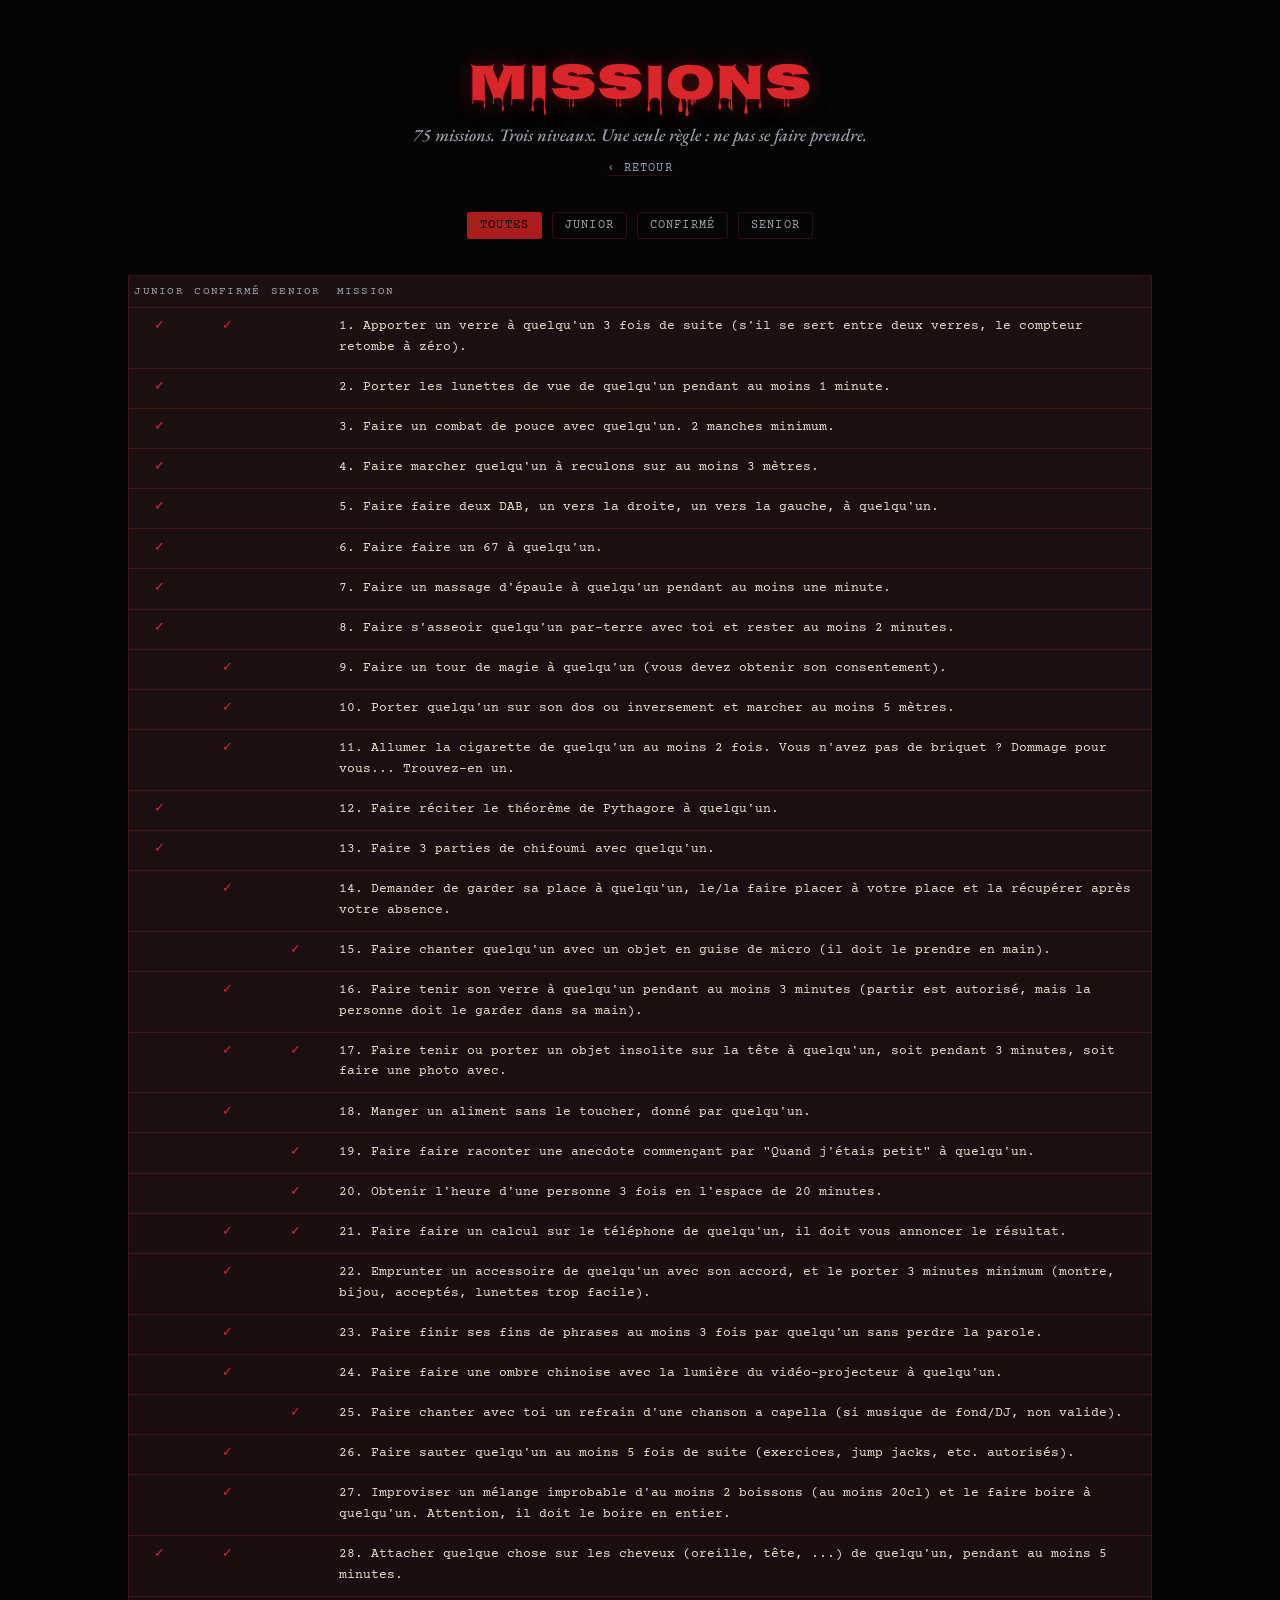
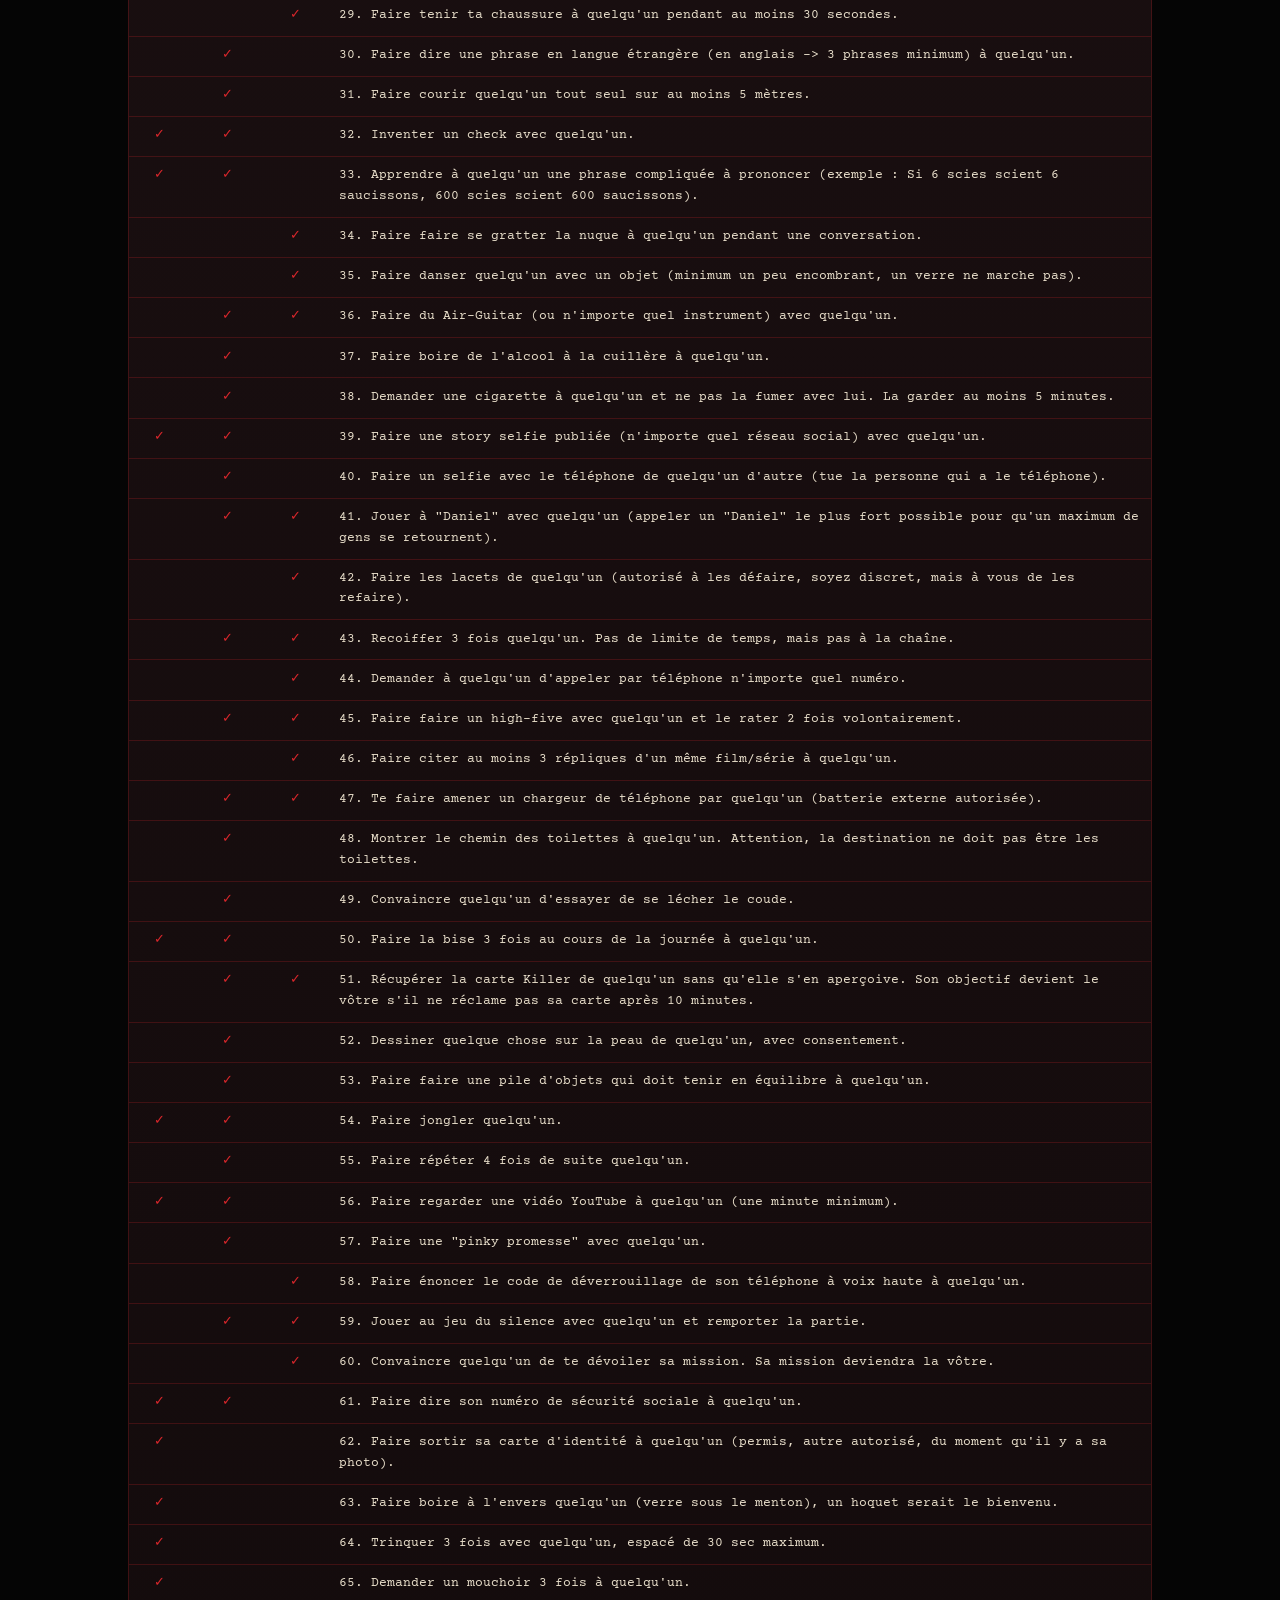
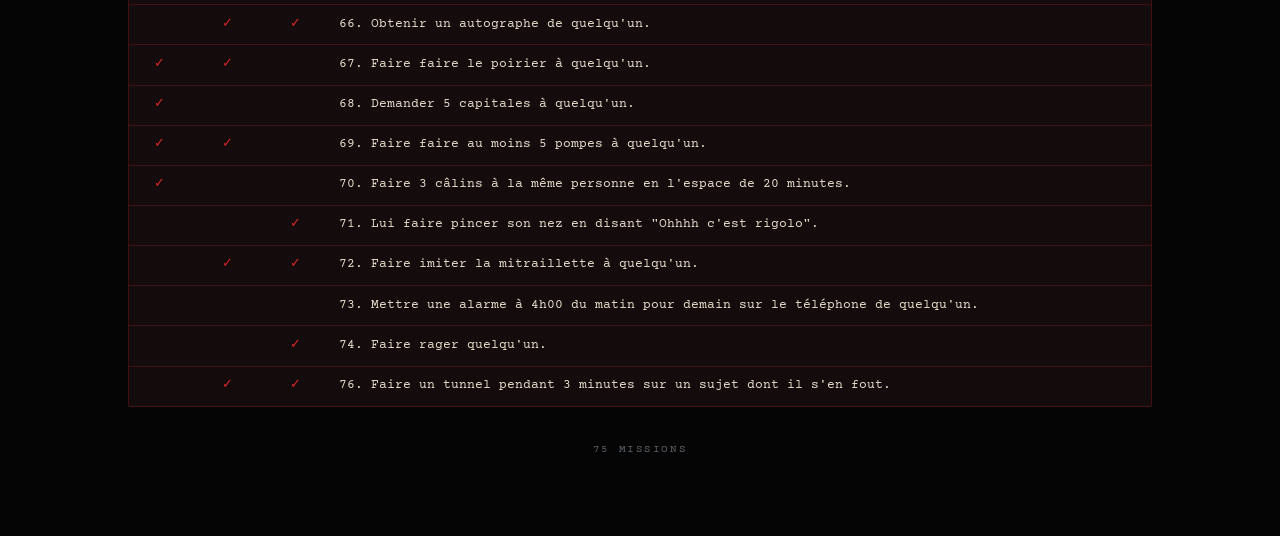
==== commit 11821b25: "Trim mission 9: drop the trailing magic-trick hint" ====
--- a/missions.html
+++ b/missions.html
@@ -374,7 +374,7 @@
         <tr data-junior="1" data-id="6"><td class="lvl">✓</td><td></td><td></td><td><span class="mission__text">6. Faire faire un 67 à quelqu'un.</span><input class="mission__name" type="text" readonly data-id="6" maxlength="40" placeholder="Nom" aria-label="Nom assigné à la mission 6"></td></tr>
         <tr data-junior="1" data-id="7"><td class="lvl">✓</td><td></td><td></td><td><span class="mission__text">7. Faire un massage d'épaule à quelqu'un pendant au moins une minute.</span><input class="mission__name" type="text" readonly data-id="7" maxlength="40" placeholder="Nom" aria-label="Nom assigné à la mission 7"></td></tr>
         <tr data-junior="1" data-id="8"><td class="lvl">✓</td><td></td><td></td><td><span class="mission__text">8. Faire s'asseoir quelqu'un par-terre avec toi et rester au moins 2 minutes.</span><input class="mission__name" type="text" readonly data-id="8" maxlength="40" placeholder="Nom" aria-label="Nom assigné à la mission 8"></td></tr>
-        <tr data-confirme="1" data-id="9"><td></td><td class="lvl">✓</td><td></td><td><span class="mission__text">9. Faire un tour de magie à quelqu'un (vous devez obtenir son consentement). Vous ne savez pas faire de tour de magie ? Cherchez sur internet, les plus simples peuvent être les plus efficaces... ou pas...</span><input class="mission__name" type="text" readonly data-id="9" maxlength="40" placeholder="Nom" aria-label="Nom assigné à la mission 9"></td></tr>
+        <tr data-confirme="1" data-id="9"><td></td><td class="lvl">✓</td><td></td><td><span class="mission__text">9. Faire un tour de magie à quelqu'un (vous devez obtenir son consentement).</span><input class="mission__name" type="text" readonly data-id="9" maxlength="40" placeholder="Nom" aria-label="Nom assigné à la mission 9"></td></tr>
         <tr data-confirme="1" data-id="10"><td></td><td class="lvl">✓</td><td></td><td><span class="mission__text">10. Porter quelqu'un sur son dos ou inversement et marcher au moins 5 mètres.</span><input class="mission__name" type="text" readonly data-id="10" maxlength="40" placeholder="Nom" aria-label="Nom assigné à la mission 10"></td></tr>
         <tr data-confirme="1" data-id="11"><td></td><td class="lvl">✓</td><td></td><td><span class="mission__text">11. Allumer la cigarette de quelqu'un au moins 2 fois. Vous n'avez pas de briquet ? Dommage pour vous... Trouvez-en un.</span><input class="mission__name" type="text" readonly data-id="11" maxlength="40" placeholder="Nom" aria-label="Nom assigné à la mission 11"></td></tr>
         <tr data-junior="1" data-id="12"><td class="lvl">✓</td><td></td><td></td><td><span class="mission__text">12. Faire réciter le théorème de Pythagore à quelqu'un.</span><input class="mission__name" type="text" readonly data-id="12" maxlength="40" placeholder="Nom" aria-label="Nom assigné à la mission 12"></td></tr>
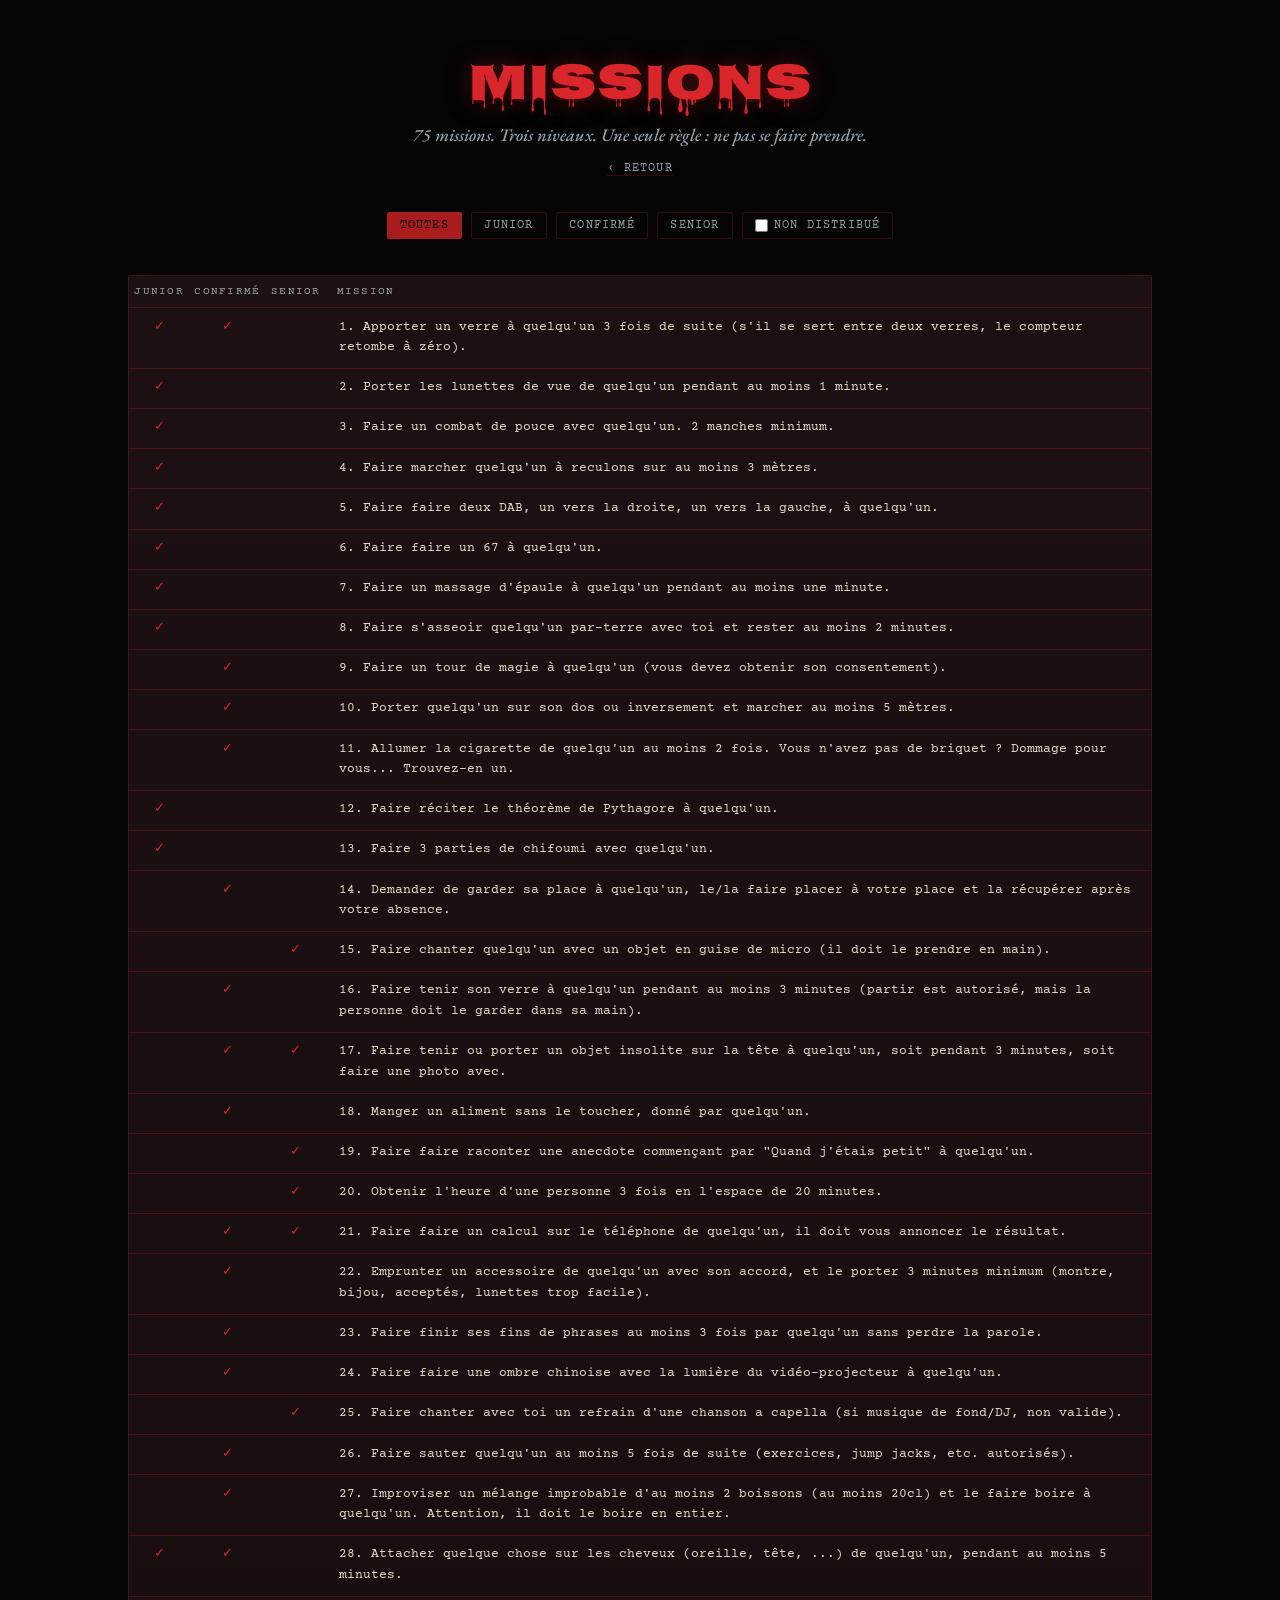
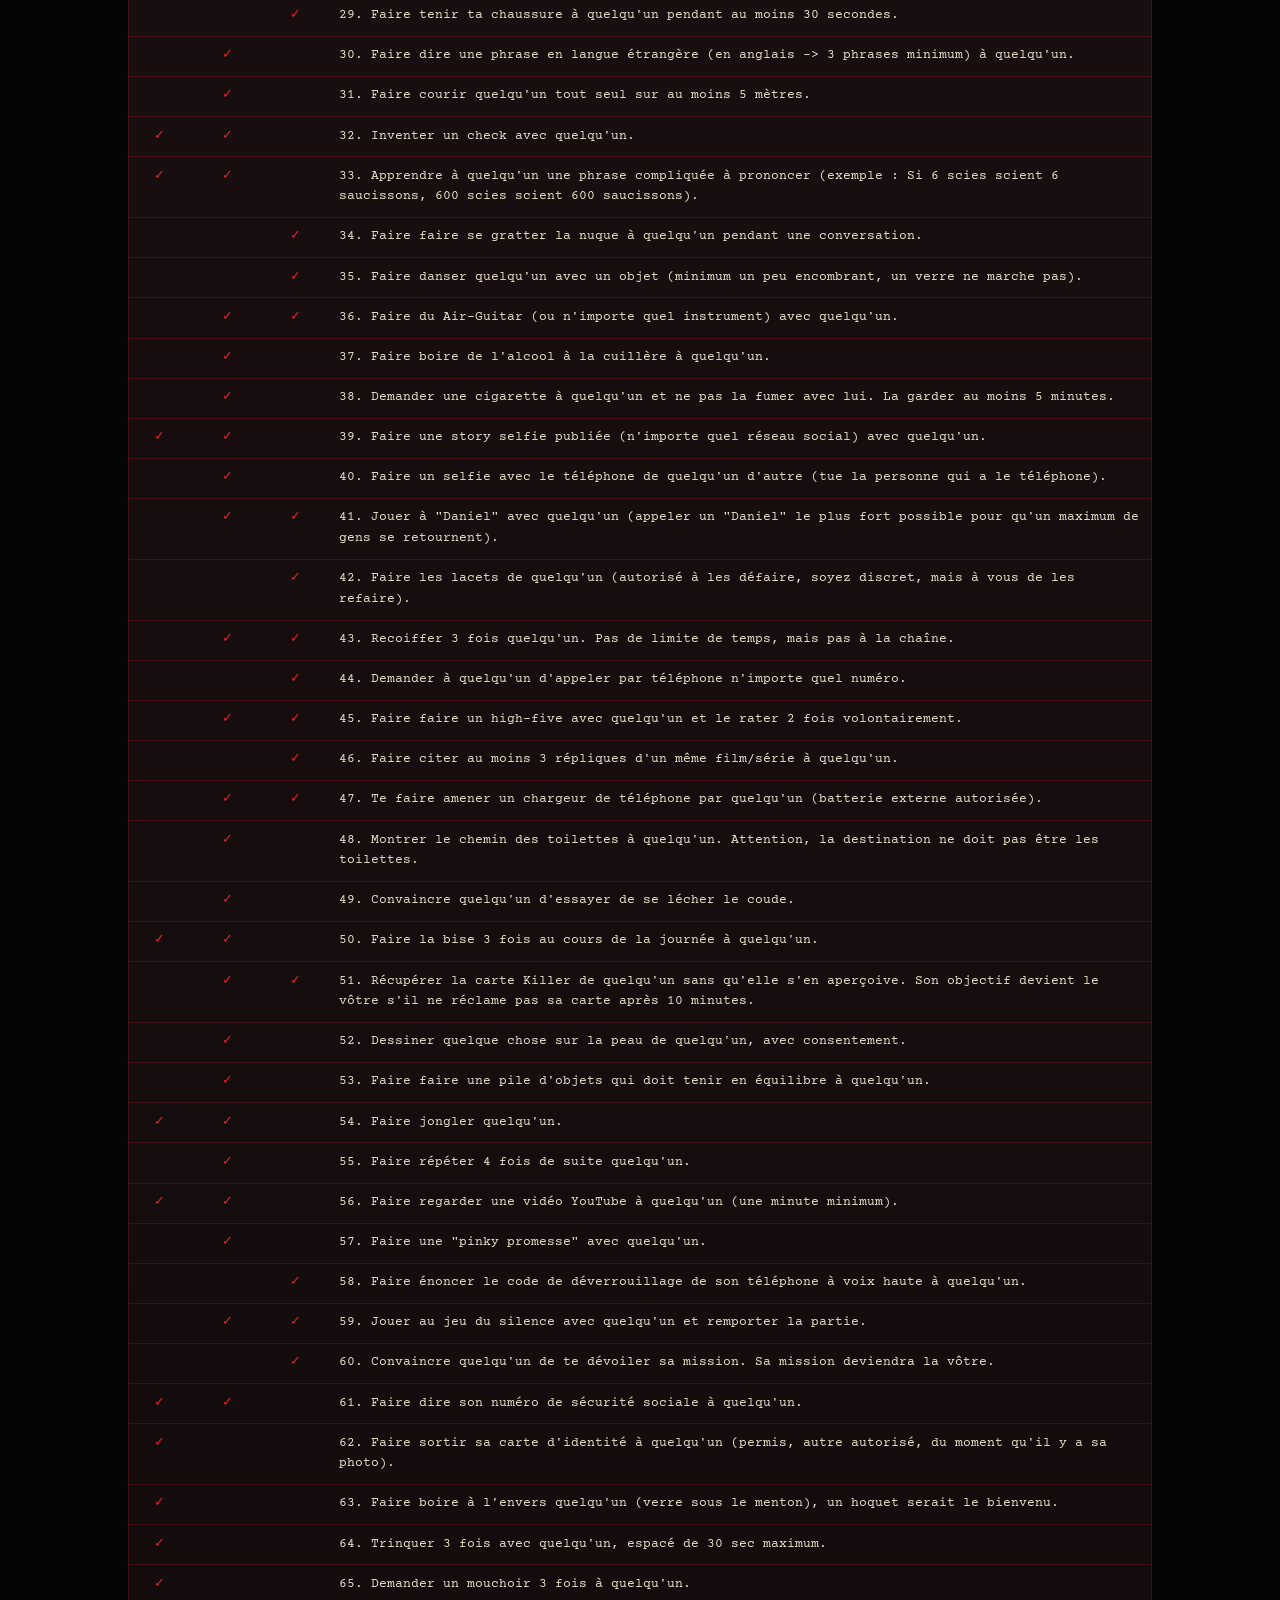
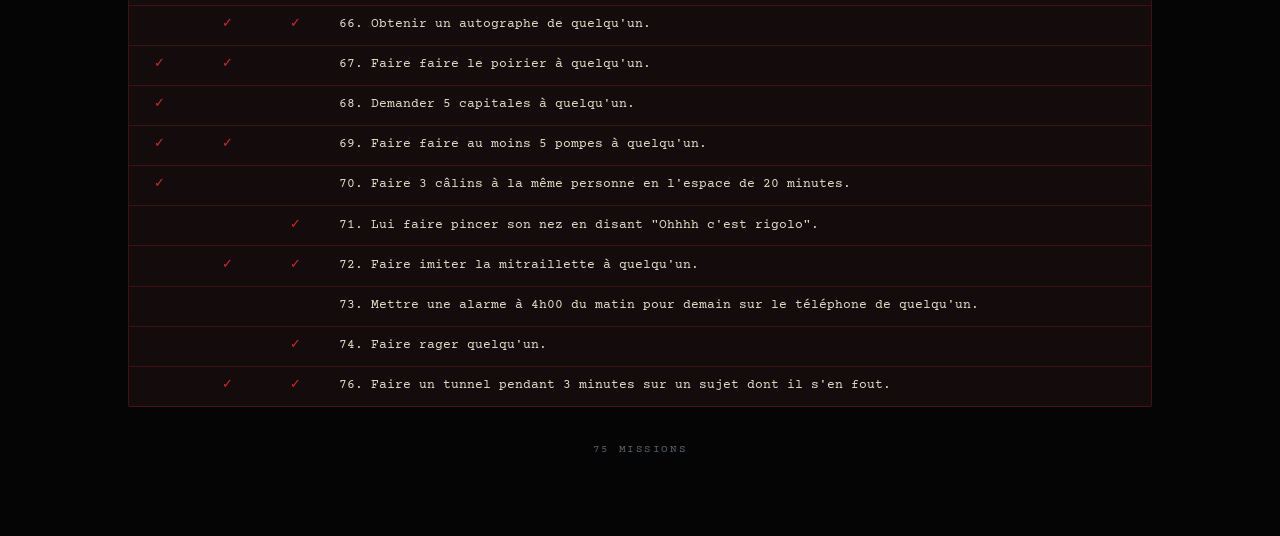
==== commit 258ca021: "Add a "Non distribué" toggle alongside the difficulty filter Independent checkbox, combinable with a" ====
--- a/missions.html
+++ b/missions.html
@@ -97,6 +97,27 @@
   color:var(--void);
   background:var(--blood);
   border-color:var(--blood);
+}
+.filters__toggle{
+  display:inline-flex;
+  align-items:center;
+  gap:.45em;
+  border:1px solid var(--hair);
+  border-radius:2px;
+  padding:.5em 1em;
+  font-family:'Courier Prime',ui-monospace,monospace;
+  font-size:.75rem;
+  letter-spacing:.1em;
+  text-transform:uppercase;
+  color:var(--steel);
+  cursor:pointer;
+}
+.filters__toggle:hover{border-color:var(--blood);}
+.filters__toggle input{
+  accent-color:var(--blood);
+  width:1em;
+  height:1em;
+  margin:0;
 }
 
 .table-wrap{
@@ -353,6 +374,10 @@
     <button class="filters__btn" data-filter="junior" type="button">Junior</button>
     <button class="filters__btn" data-filter="confirme" type="button">Confirmé</button>
     <button class="filters__btn" data-filter="senior" type="button">Senior</button>
+    <label class="filters__toggle">
+      <input type="checkbox" id="unassignedOnly">
+      Non distribué
+    </label>
   </nav>
 
   <div class="table-wrap">
@@ -468,6 +493,7 @@
   var addSection = document.getElementById("addSection");
   var addForm = document.getElementById("addForm");
   var addText = document.getElementById("addText");
+  var unassignedOnly = document.getElementById("unassignedOnly");
 
   function applyFilter(){
     var rows = tbody.querySelectorAll("tr");
@@ -475,6 +501,10 @@
     for(var i = 0; i < rows.length; i++){
       var r = rows[i];
       var show = currentFilter === "all" || r.getAttribute("data-" + currentFilter) === "1";
+      if(show && unassignedOnly.checked){
+        var nameInput = r.querySelector(".mission__name");
+        show = !!nameInput && nameInput.value.trim() === "";
+      }
       r.style.display = show ? "" : "none";
       if(show) visible++;
     }
@@ -490,6 +520,8 @@
       applyFilter();
     });
   }
+
+  unassignedOnly.addEventListener("change", applyFilter);
 
   function saveField(id, value){
     fetch(BIN_URL + "/latest", { headers: { "X-Access-Key": ACCESS_KEY } })
@@ -516,6 +548,7 @@
     input.readOnly = !unlocked;
     input.addEventListener("change", function(){
       saveField(this.getAttribute("data-id"), this.value.trim());
+      applyFilter();
     });
   }
 
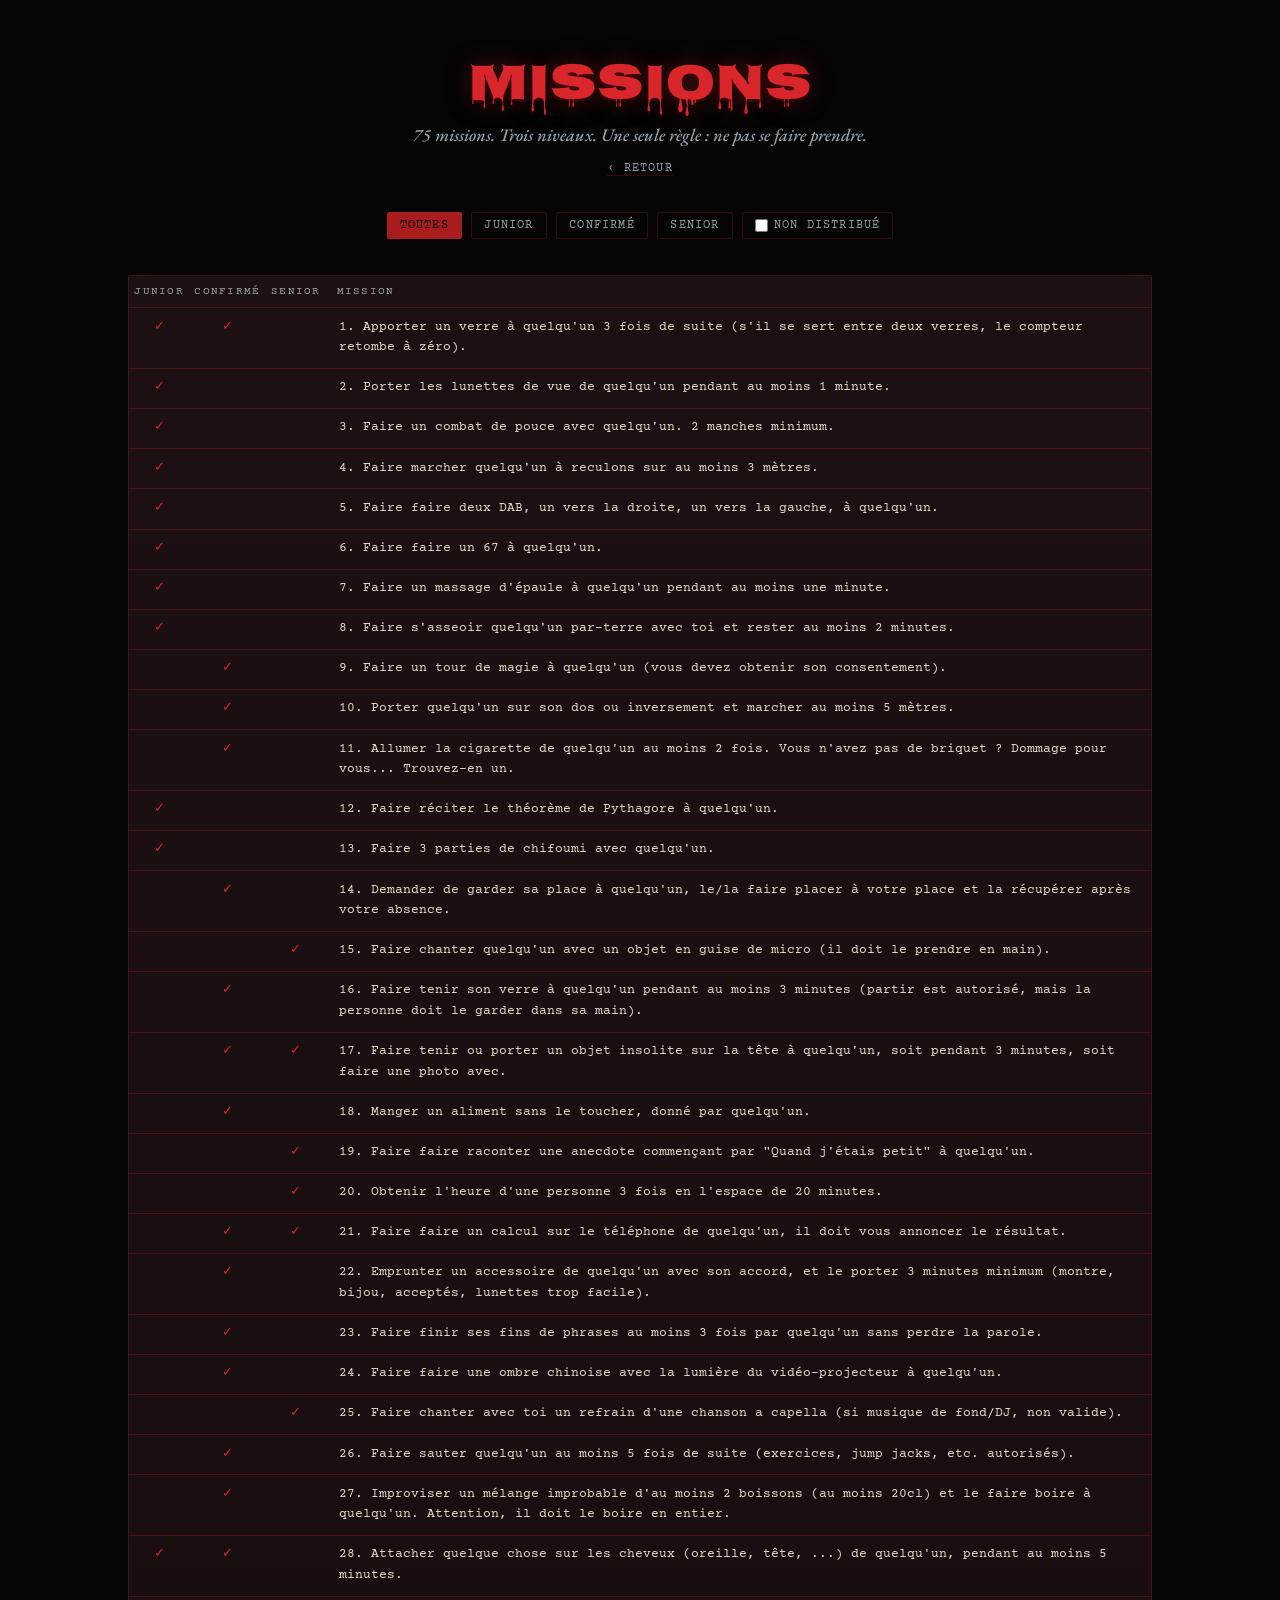
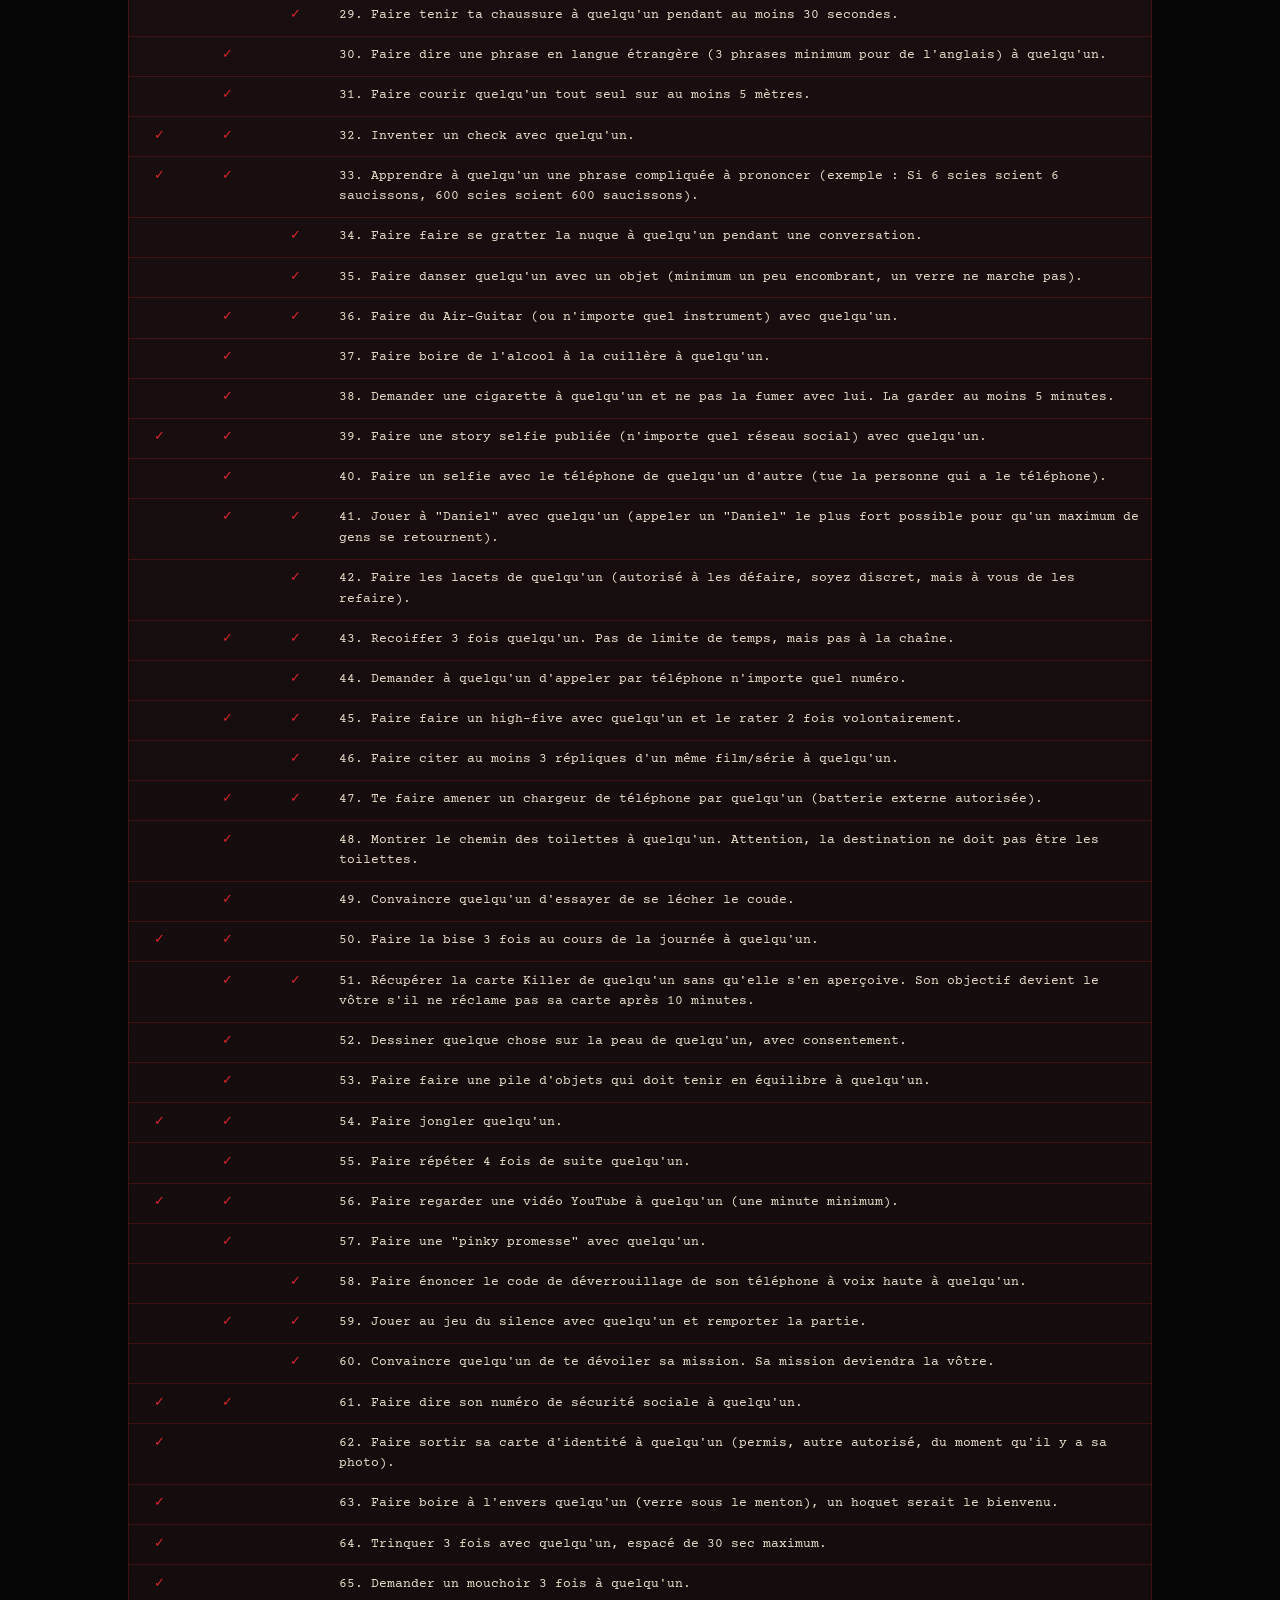
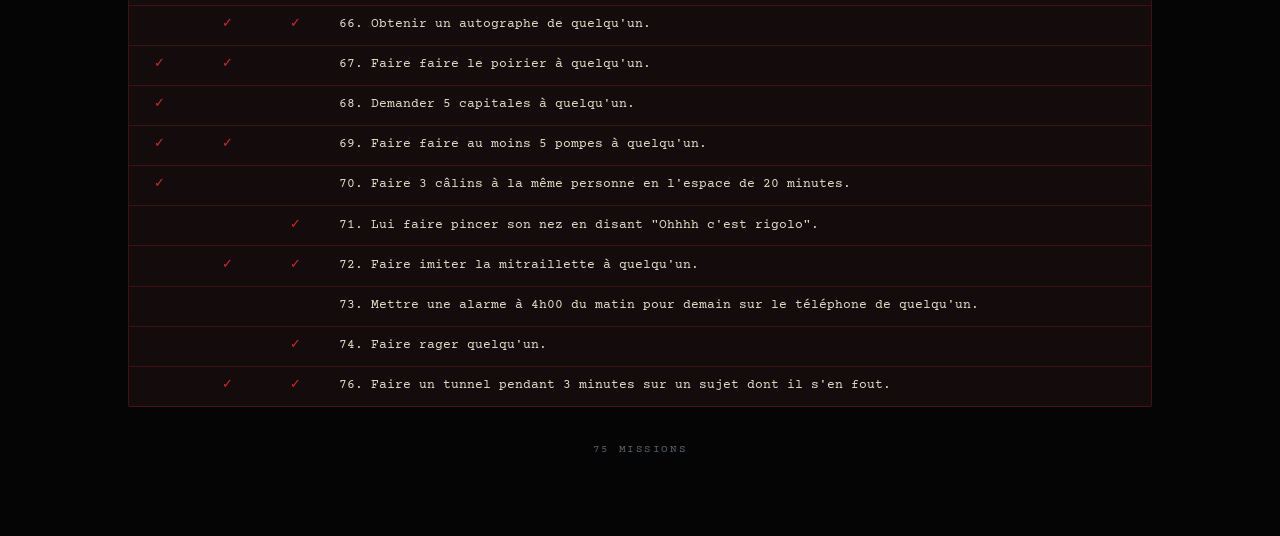
==== commit 4aff19cc: "Reword mission 30 parenthetical" ====
--- a/missions.html
+++ b/missions.html
@@ -420,7 +420,7 @@
         <tr data-confirme="1" data-id="27"><td></td><td class="lvl">✓</td><td></td><td><span class="mission__text">27. Improviser un mélange improbable d'au moins 2 boissons (au moins 20cl) et le faire boire à quelqu'un. Attention, il doit le boire en entier.</span><input class="mission__name" type="text" readonly data-id="27" maxlength="40" placeholder="Nom" aria-label="Nom assigné à la mission 27"></td></tr>
         <tr data-junior="1" data-confirme="1" data-id="28"><td class="lvl">✓</td><td class="lvl">✓</td><td></td><td><span class="mission__text">28. Attacher quelque chose sur les cheveux (oreille, tête, ...) de quelqu'un, pendant au moins 5 minutes.</span><input class="mission__name" type="text" readonly data-id="28" maxlength="40" placeholder="Nom" aria-label="Nom assigné à la mission 28"></td></tr>
         <tr data-senior="1" data-id="29"><td></td><td></td><td class="lvl">✓</td><td><span class="mission__text">29. Faire tenir ta chaussure à quelqu'un pendant au moins 30 secondes.</span><input class="mission__name" type="text" readonly data-id="29" maxlength="40" placeholder="Nom" aria-label="Nom assigné à la mission 29"></td></tr>
-        <tr data-confirme="1" data-id="30"><td></td><td class="lvl">✓</td><td></td><td><span class="mission__text">30. Faire dire une phrase en langue étrangère (en anglais -&gt; 3 phrases minimum) à quelqu'un.</span><input class="mission__name" type="text" readonly data-id="30" maxlength="40" placeholder="Nom" aria-label="Nom assigné à la mission 30"></td></tr>
+        <tr data-confirme="1" data-id="30"><td></td><td class="lvl">✓</td><td></td><td><span class="mission__text">30. Faire dire une phrase en langue étrangère (3 phrases minimum pour de l'anglais) à quelqu'un.</span><input class="mission__name" type="text" readonly data-id="30" maxlength="40" placeholder="Nom" aria-label="Nom assigné à la mission 30"></td></tr>
         <tr data-confirme="1" data-id="31"><td></td><td class="lvl">✓</td><td></td><td><span class="mission__text">31. Faire courir quelqu'un tout seul sur au moins 5 mètres.</span><input class="mission__name" type="text" readonly data-id="31" maxlength="40" placeholder="Nom" aria-label="Nom assigné à la mission 31"></td></tr>
         <tr data-junior="1" data-confirme="1" data-id="32"><td class="lvl">✓</td><td class="lvl">✓</td><td></td><td><span class="mission__text">32. Inventer un check avec quelqu'un.</span><input class="mission__name" type="text" readonly data-id="32" maxlength="40" placeholder="Nom" aria-label="Nom assigné à la mission 32"></td></tr>
         <tr data-junior="1" data-confirme="1" data-id="33"><td class="lvl">✓</td><td class="lvl">✓</td><td></td><td><span class="mission__text">33. Apprendre à quelqu'un une phrase compliquée à prononcer (exemple : Si 6 scies scient 6 saucissons, 600 scies scient 600 saucissons).</span><input class="mission__name" type="text" readonly data-id="33" maxlength="40" placeholder="Nom" aria-label="Nom assigné à la mission 33"></td></tr>
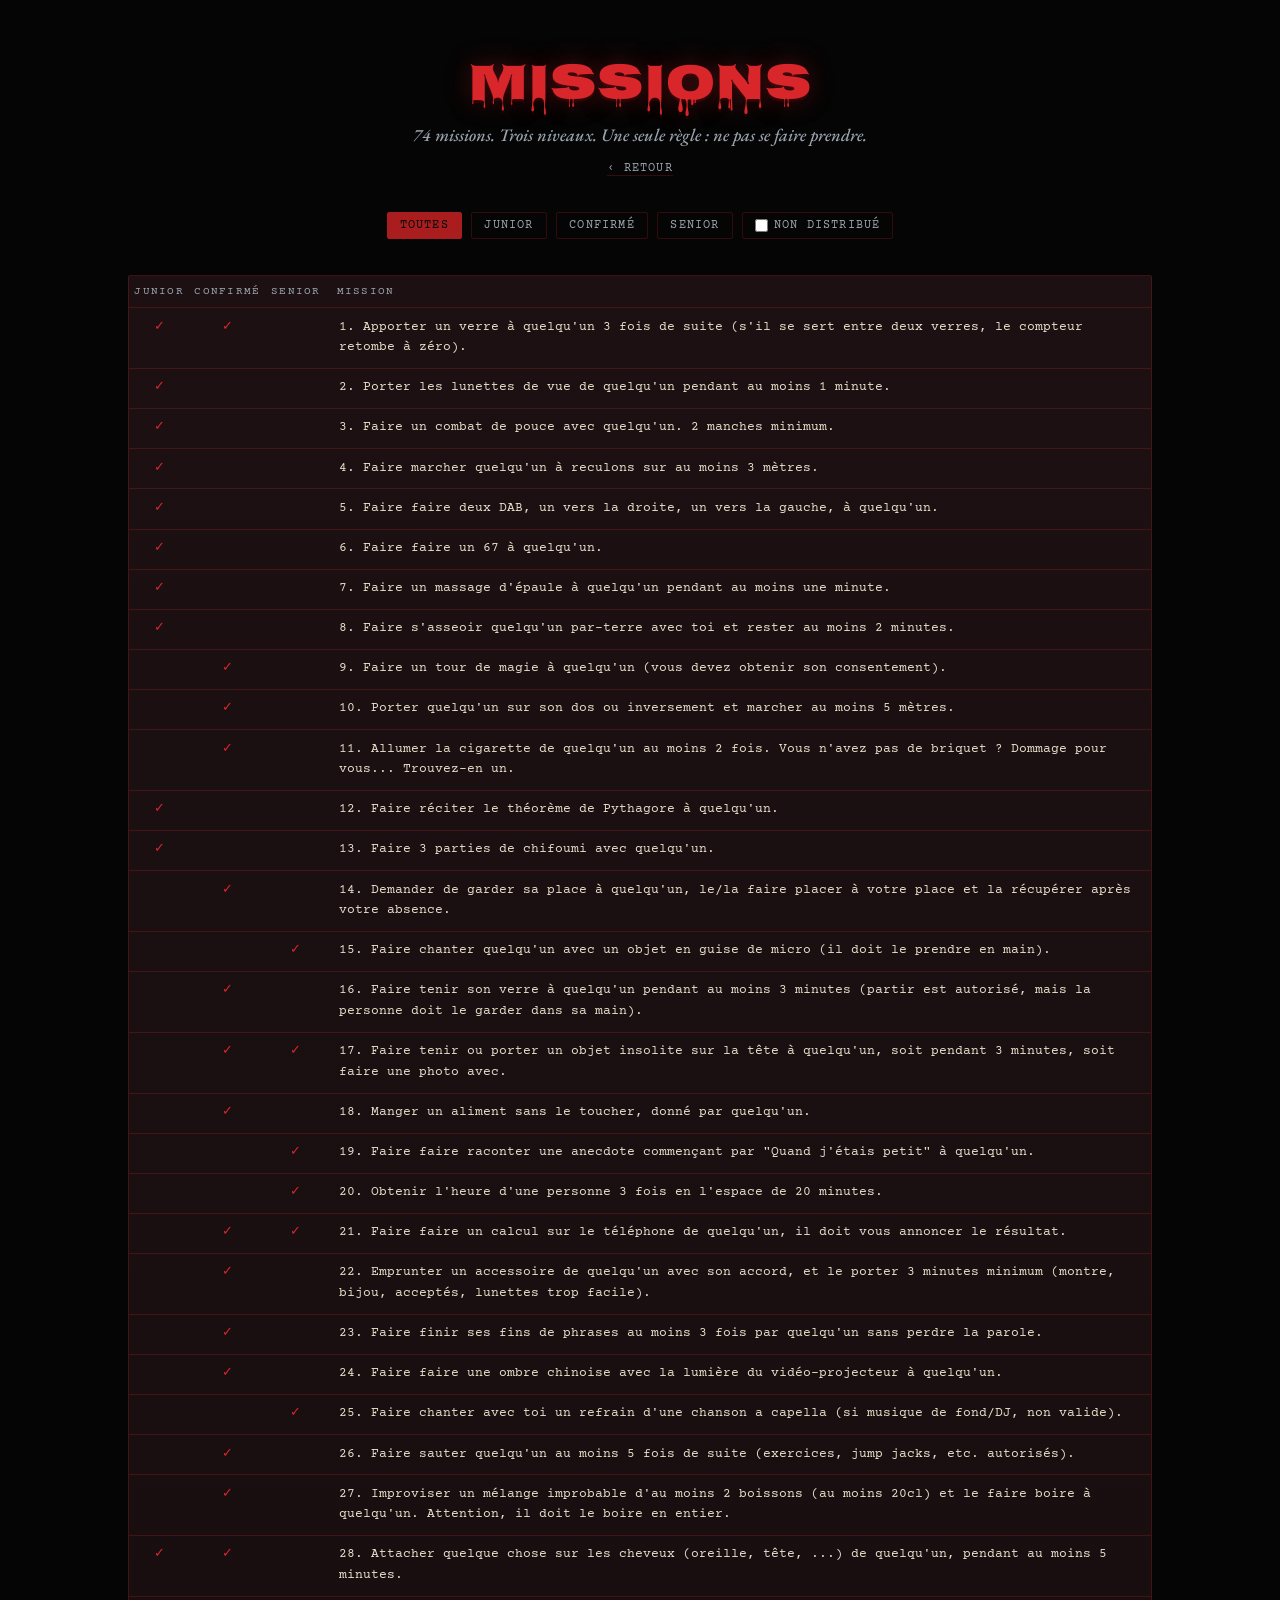
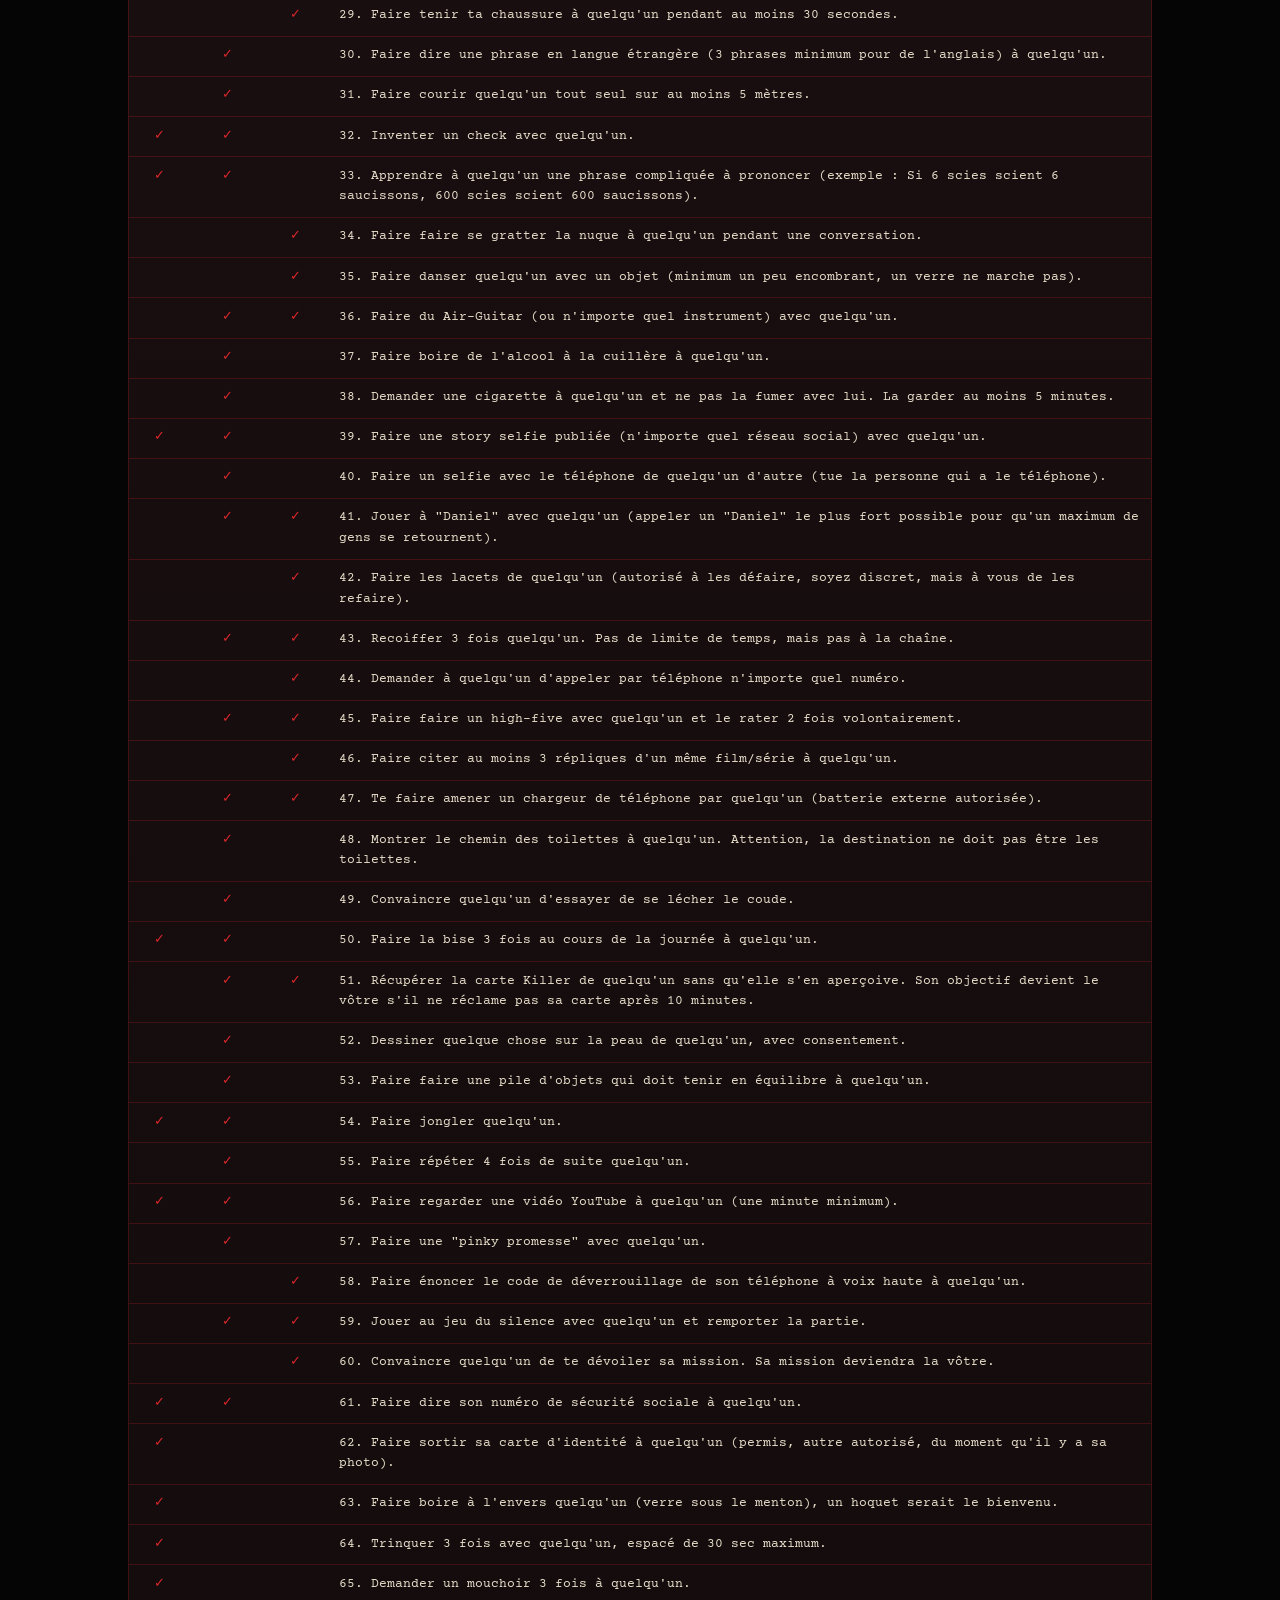
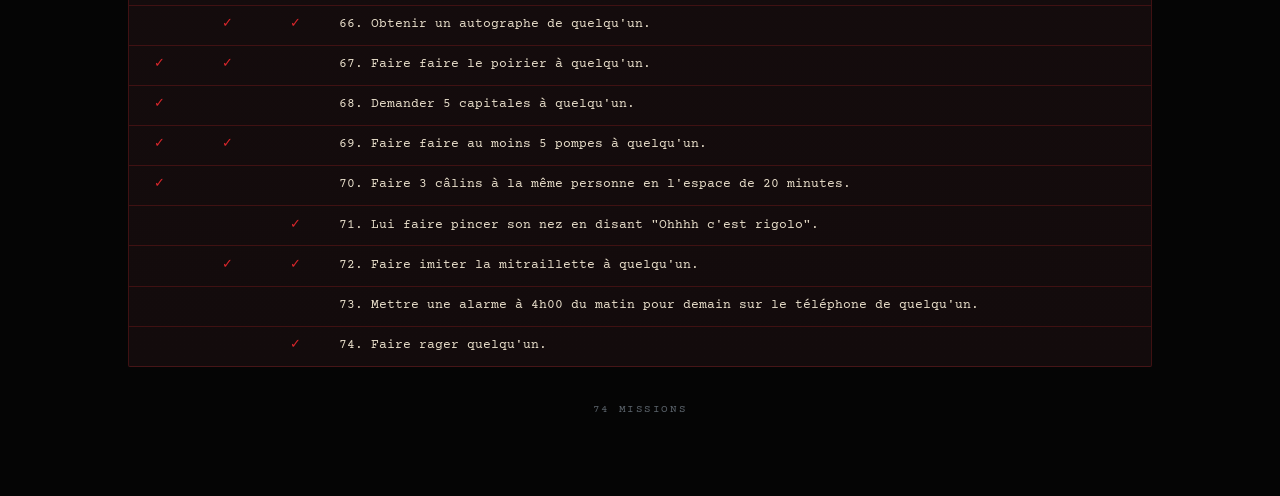
==== commit 51c43da3: "Remove mission 76 (le tunnel)" ====
--- a/missions.html
+++ b/missions.html
@@ -346,7 +346,7 @@
 <div class="stage">
   <header class="hero">
     <h1 class="title" id="titleTrigger">Missions</h1>
-    <p class="hero__lead">75 missions. Trois niveaux. Une seule règle : ne pas se faire prendre.</p>
+    <p class="hero__lead">74 missions. Trois niveaux. Une seule règle : ne pas se faire prendre.</p>
     <a class="back" href="index.html">‹ Retour</a>
   </header>
 
@@ -465,7 +465,6 @@
         <tr data-confirme="1" data-senior="1" data-id="72"><td></td><td class="lvl">✓</td><td class="lvl">✓</td><td><span class="mission__text">72. Faire imiter la mitraillette à quelqu'un.</span><input class="mission__name" type="text" readonly data-id="72" maxlength="40" placeholder="Nom" aria-label="Nom assigné à la mission 72"></td></tr>
         <tr data-id="73"><td></td><td></td><td></td><td><span class="mission__text">73. Mettre une alarme à 4h00 du matin pour demain sur le téléphone de quelqu'un.</span><input class="mission__name" type="text" readonly data-id="73" maxlength="40" placeholder="Nom" aria-label="Nom assigné à la mission 73"></td></tr>
         <tr data-senior="1" data-id="74"><td></td><td></td><td class="lvl">✓</td><td><span class="mission__text">74. Faire rager quelqu'un.</span><input class="mission__name" type="text" readonly data-id="74" maxlength="40" placeholder="Nom" aria-label="Nom assigné à la mission 74"></td></tr>
-        <tr data-confirme="1" data-senior="1" data-id="76"><td></td><td class="lvl">✓</td><td class="lvl">✓</td><td><span class="mission__text">76. Faire un tunnel pendant 3 minutes sur un sujet dont il s'en fout.</span><input class="mission__name" type="text" readonly data-id="76" maxlength="40" placeholder="Nom" aria-label="Nom assigné à la mission 76"></td></tr>
       </tbody>
     </table>
   </div>
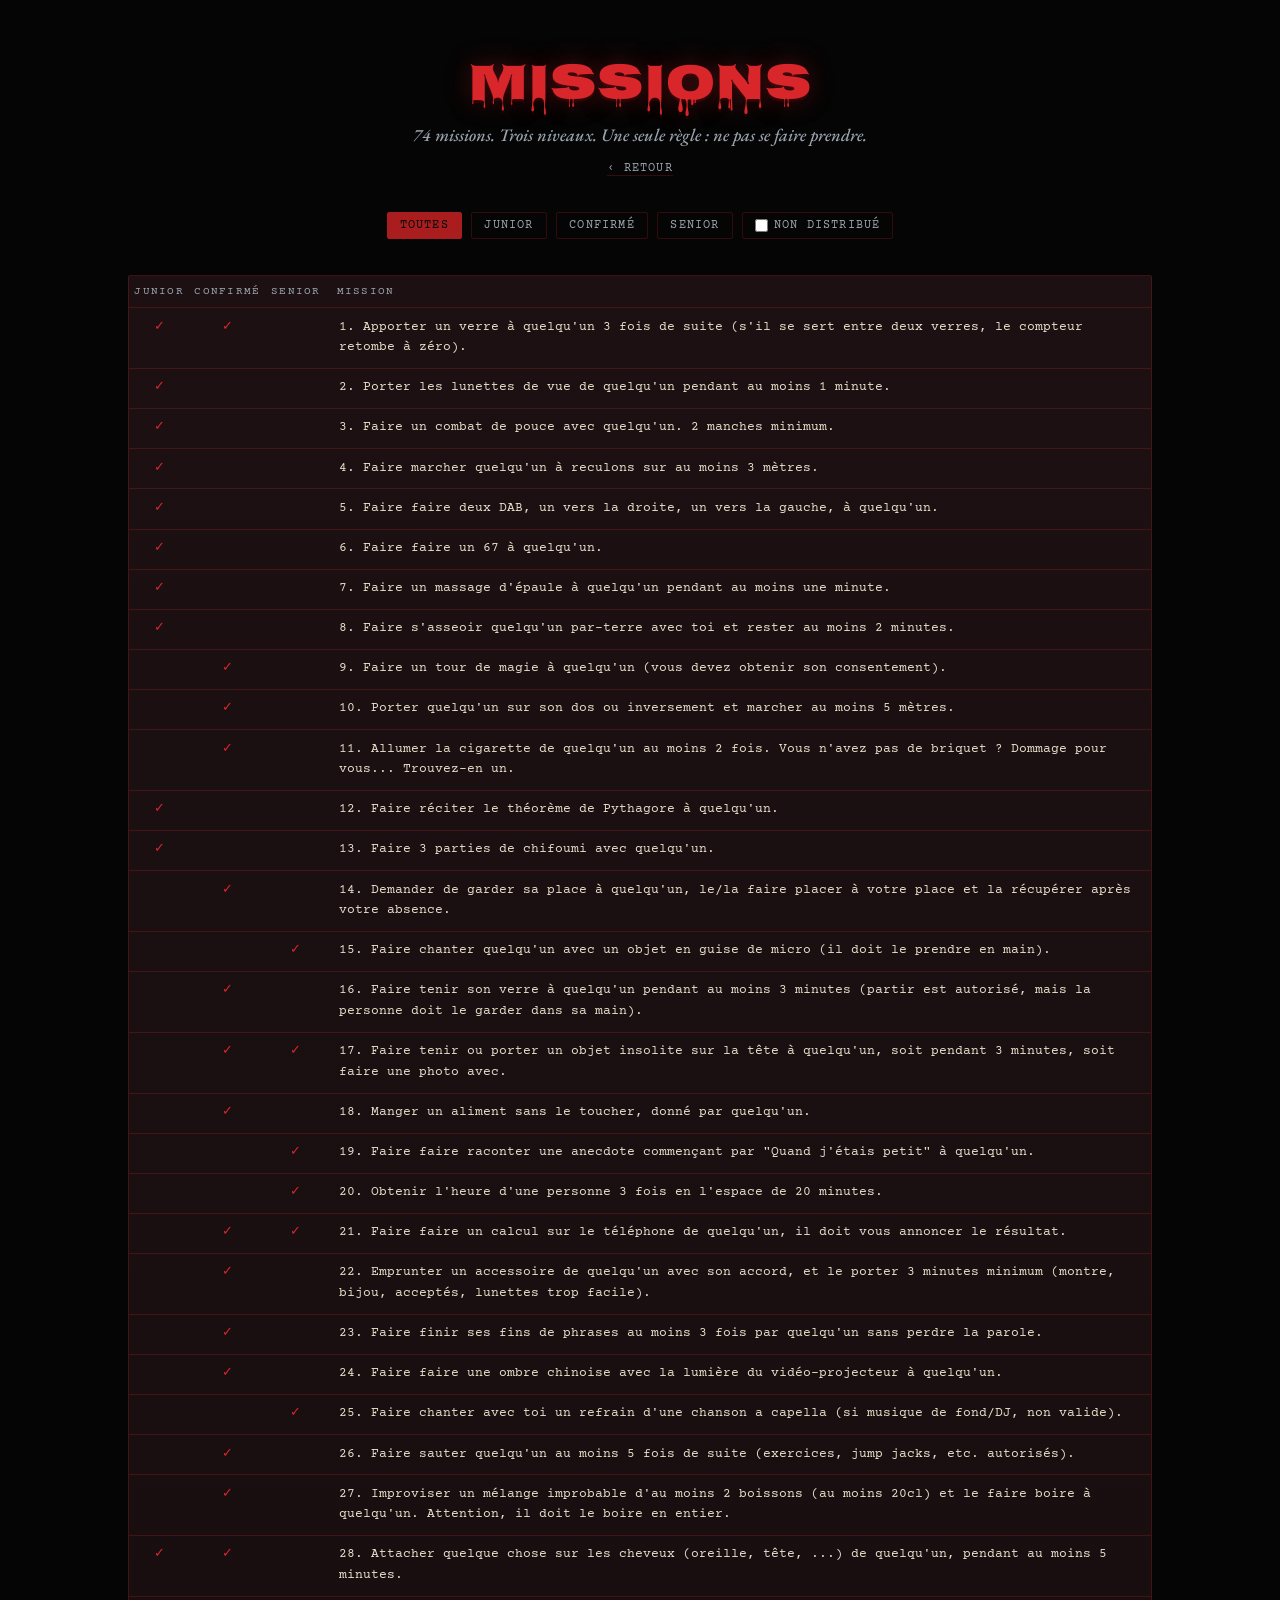
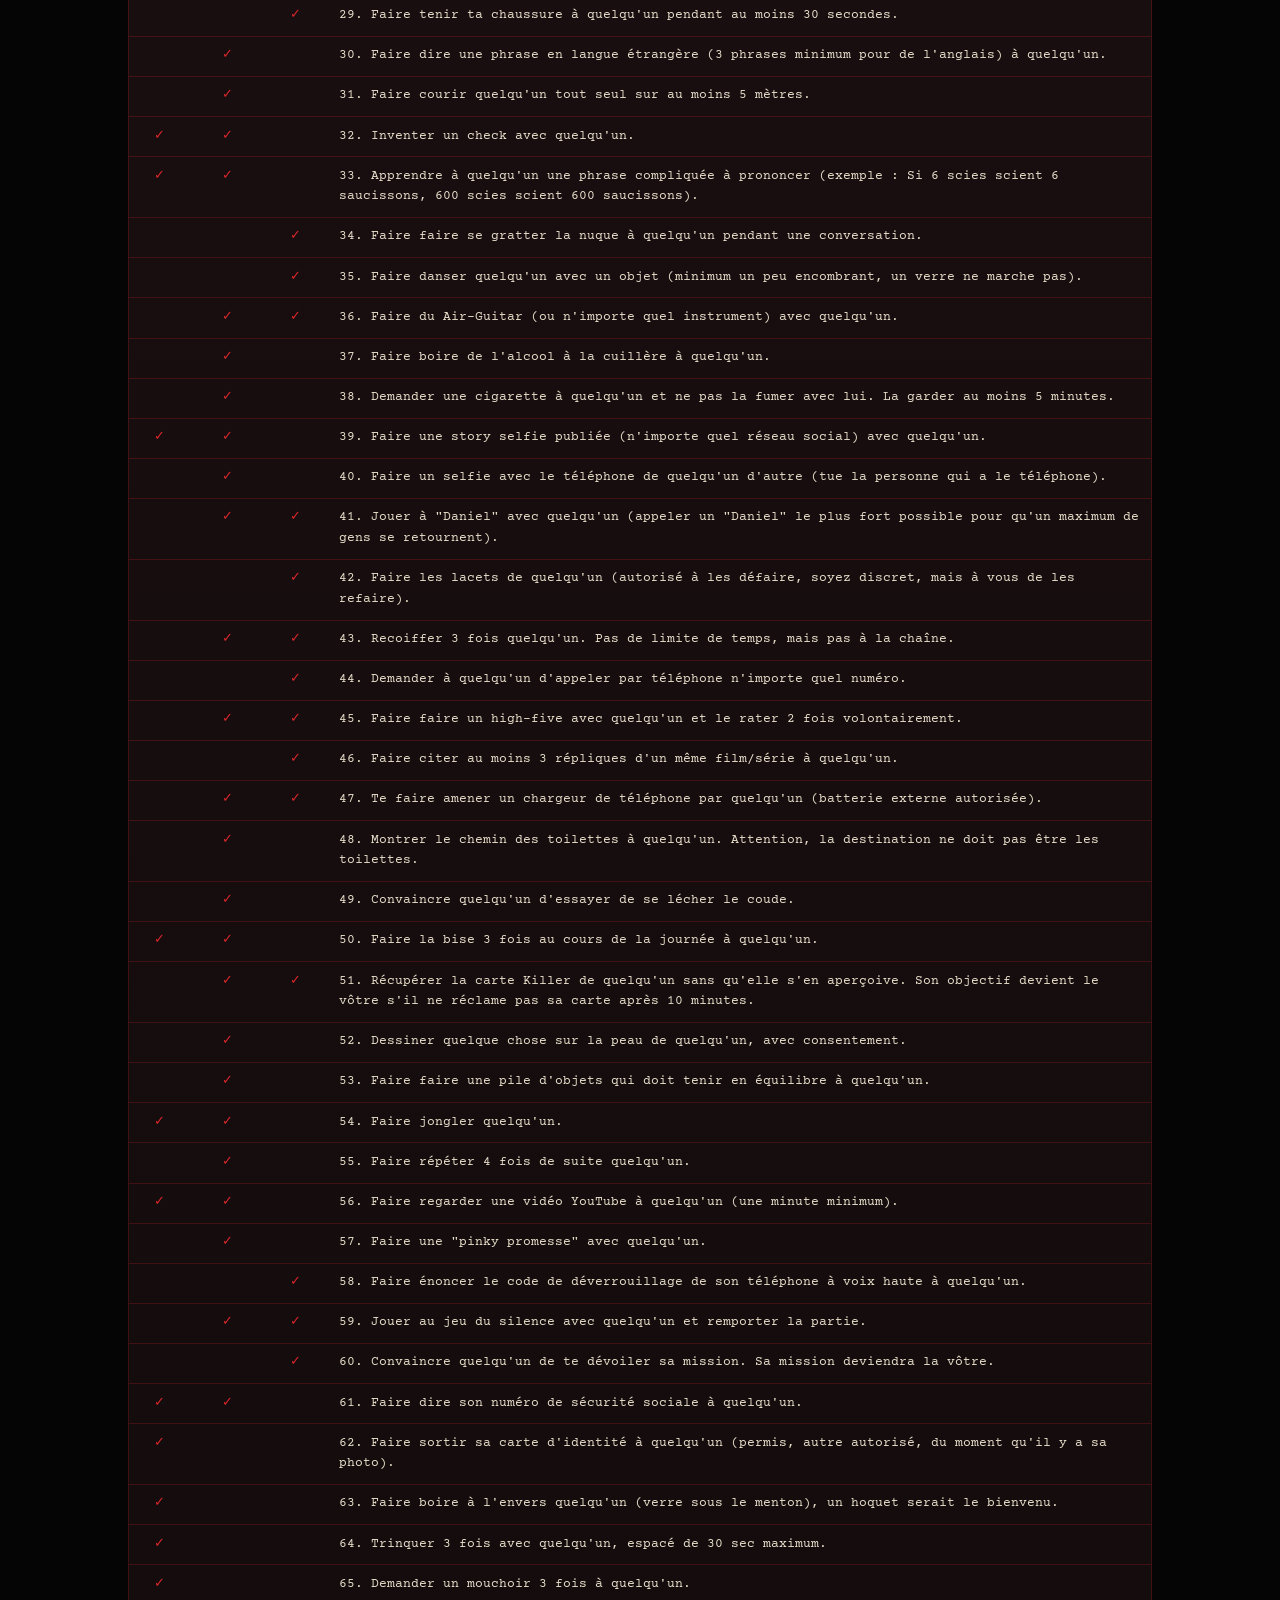
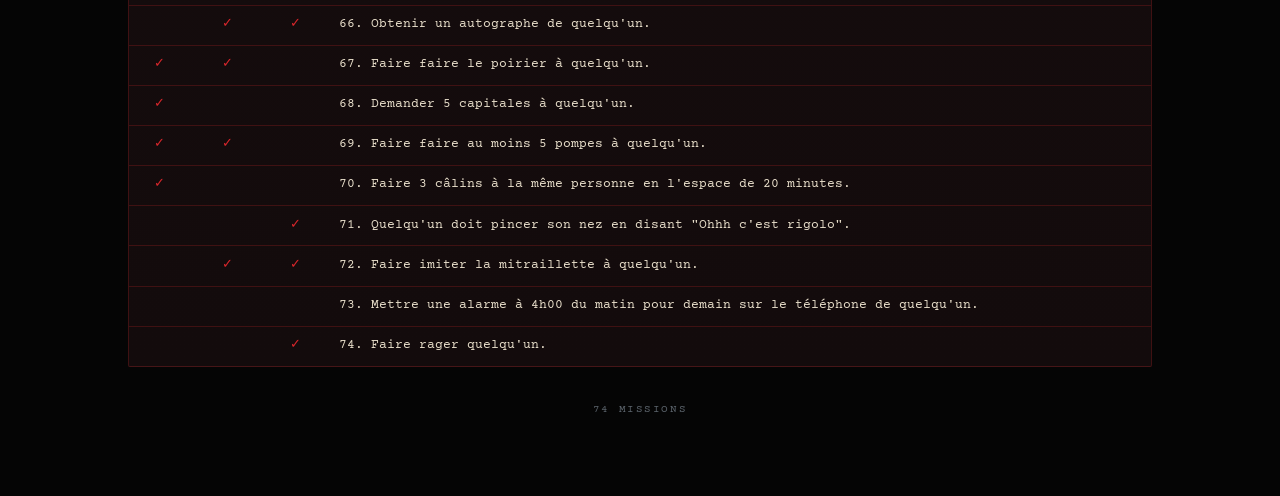
==== commit a858e353: "Reword mission 71" ====
--- a/missions.html
+++ b/missions.html
@@ -461,7 +461,7 @@
         <tr data-junior="1" data-id="68"><td class="lvl">✓</td><td></td><td></td><td><span class="mission__text">68. Demander 5 capitales à quelqu'un.</span><input class="mission__name" type="text" readonly data-id="68" maxlength="40" placeholder="Nom" aria-label="Nom assigné à la mission 68"></td></tr>
         <tr data-junior="1" data-confirme="1" data-id="69"><td class="lvl">✓</td><td class="lvl">✓</td><td></td><td><span class="mission__text">69. Faire faire au moins 5 pompes à quelqu'un.</span><input class="mission__name" type="text" readonly data-id="69" maxlength="40" placeholder="Nom" aria-label="Nom assigné à la mission 69"></td></tr>
         <tr data-junior="1" data-id="70"><td class="lvl">✓</td><td></td><td></td><td><span class="mission__text">70. Faire 3 câlins à la même personne en l'espace de 20 minutes.</span><input class="mission__name" type="text" readonly data-id="70" maxlength="40" placeholder="Nom" aria-label="Nom assigné à la mission 70"></td></tr>
-        <tr data-senior="1" data-id="71"><td></td><td></td><td class="lvl">✓</td><td><span class="mission__text">71. Lui faire pincer son nez en disant "Ohhhh c'est rigolo".</span><input class="mission__name" type="text" readonly data-id="71" maxlength="40" placeholder="Nom" aria-label="Nom assigné à la mission 71"></td></tr>
+        <tr data-senior="1" data-id="71"><td></td><td></td><td class="lvl">✓</td><td><span class="mission__text">71. Quelqu'un doit pincer son nez en disant "Ohhh c'est rigolo".</span><input class="mission__name" type="text" readonly data-id="71" maxlength="40" placeholder="Nom" aria-label="Nom assigné à la mission 71"></td></tr>
         <tr data-confirme="1" data-senior="1" data-id="72"><td></td><td class="lvl">✓</td><td class="lvl">✓</td><td><span class="mission__text">72. Faire imiter la mitraillette à quelqu'un.</span><input class="mission__name" type="text" readonly data-id="72" maxlength="40" placeholder="Nom" aria-label="Nom assigné à la mission 72"></td></tr>
         <tr data-id="73"><td></td><td></td><td></td><td><span class="mission__text">73. Mettre une alarme à 4h00 du matin pour demain sur le téléphone de quelqu'un.</span><input class="mission__name" type="text" readonly data-id="73" maxlength="40" placeholder="Nom" aria-label="Nom assigné à la mission 73"></td></tr>
         <tr data-senior="1" data-id="74"><td></td><td></td><td class="lvl">✓</td><td><span class="mission__text">74. Faire rager quelqu'un.</span><input class="mission__name" type="text" readonly data-id="74" maxlength="40" placeholder="Nom" aria-label="Nom assigné à la mission 74"></td></tr>
